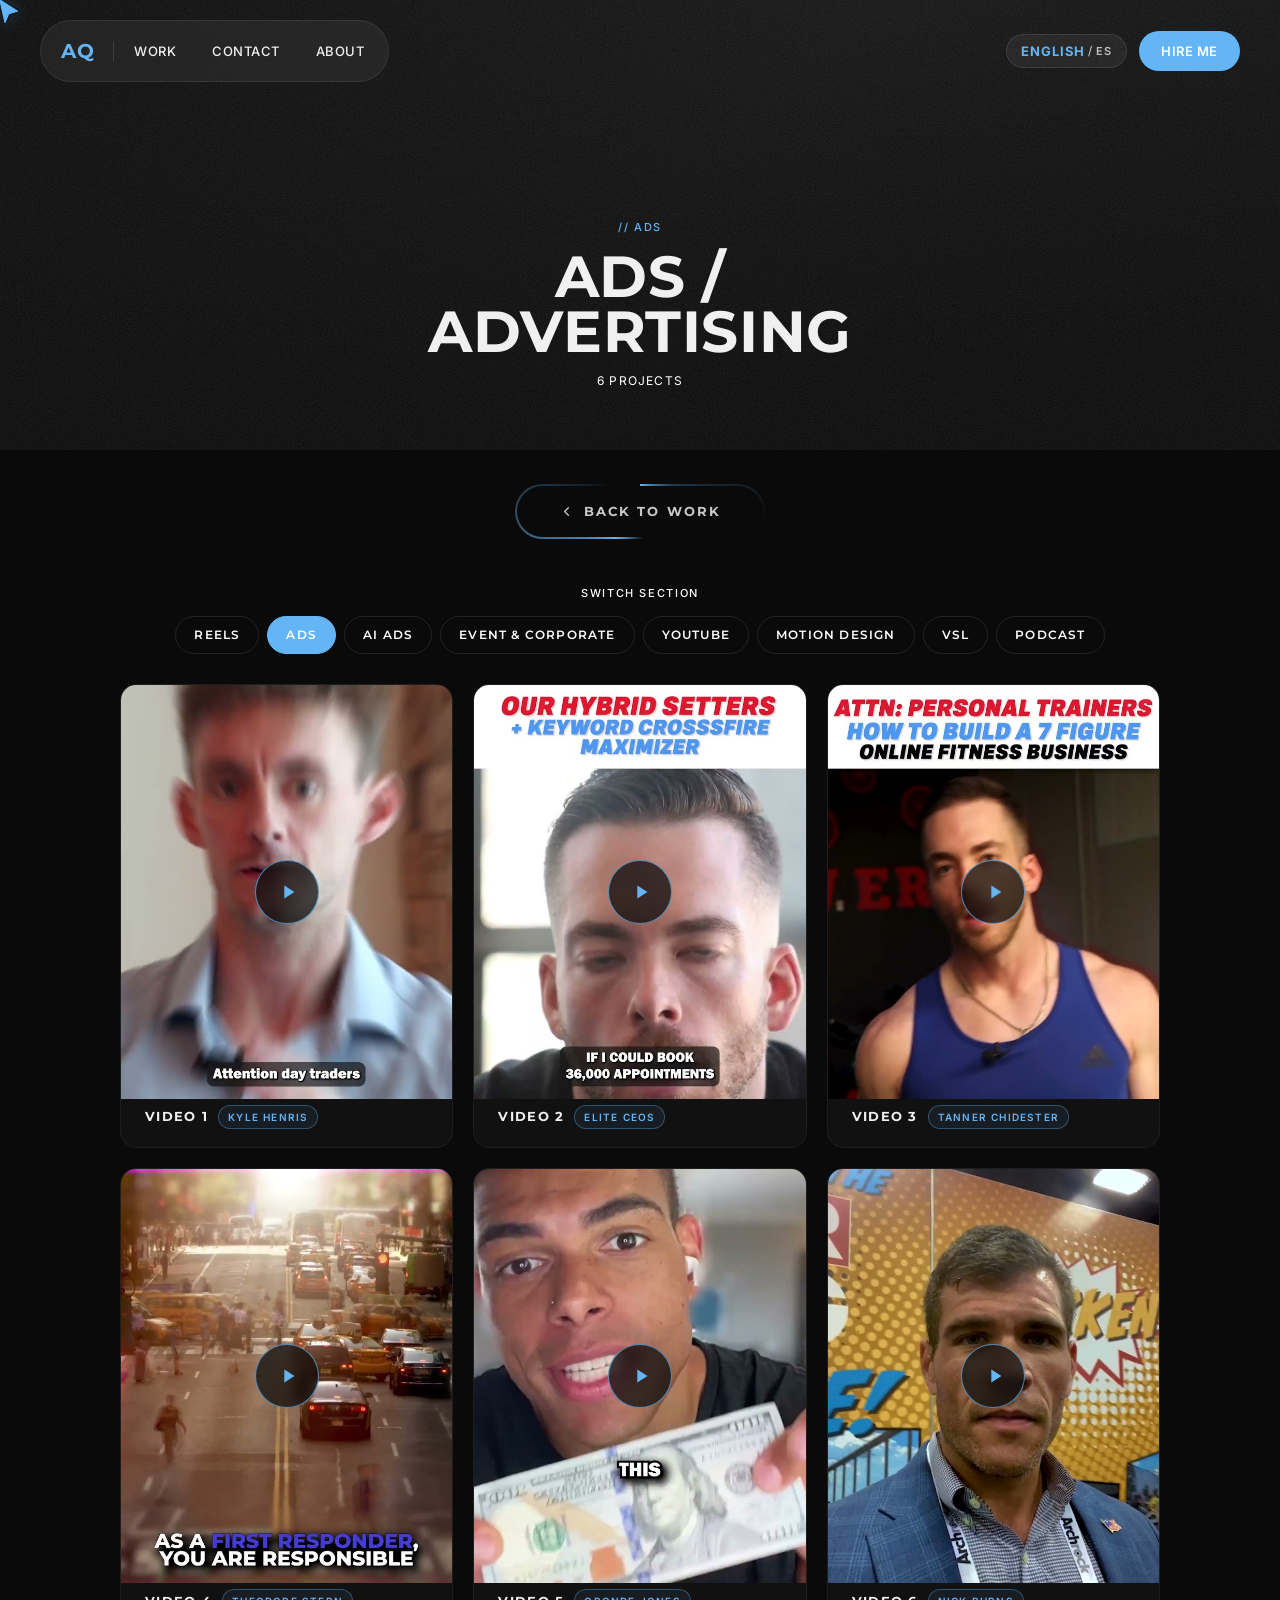
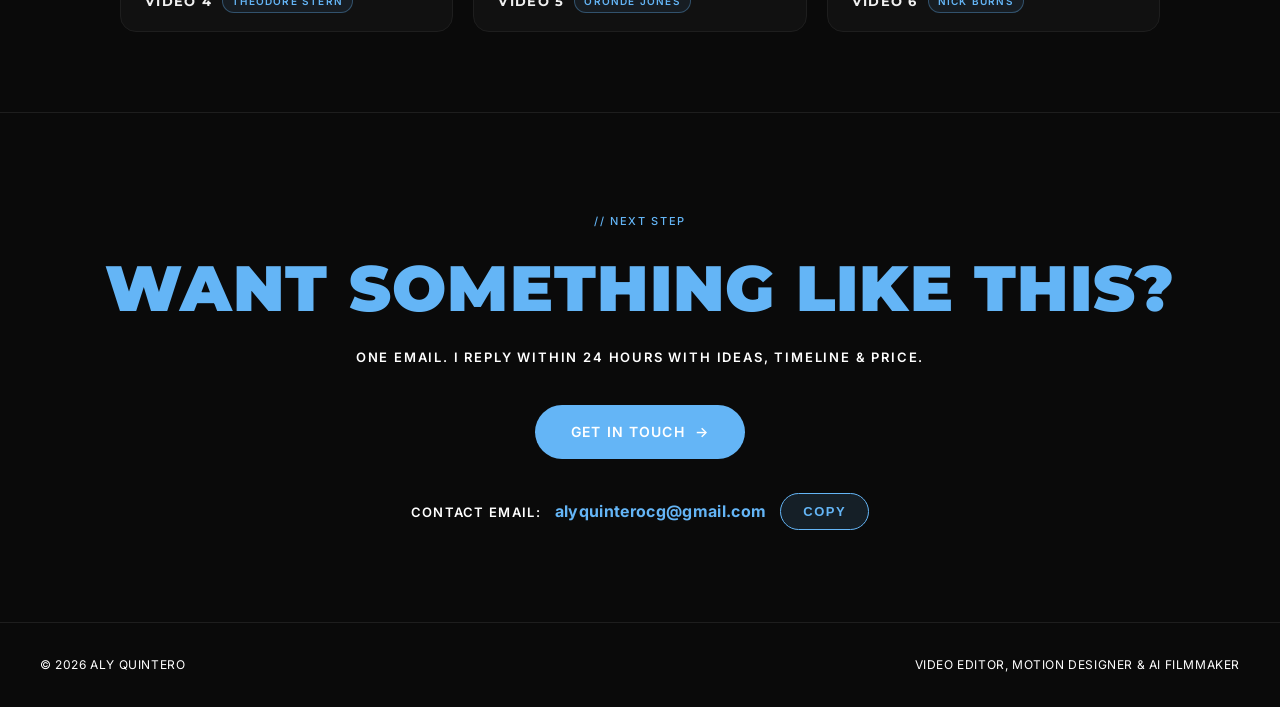
==== ads.html @ 61649c07 "Portfolio inicial: sitio completo sin mp4 dormant" ====
<!DOCTYPE html>
<html lang="en">
<head>
  <meta charset="UTF-8">
  <meta name="viewport" content="width=device-width, initial-scale=1.0">
  <title>Ads — Aly Quintero</title>
  <meta name="description" content="Advertising projects by Aly Quintero — ads that convert and scale.">
  <meta name="theme-color" content="#0A0A0A">

  <link rel="preconnect" href="https://fonts.googleapis.com">
  <link rel="preconnect" href="https://fonts.gstatic.com" crossorigin>
  <link href="https://fonts.googleapis.com/css2?family=Montserrat:wght@400;600;700;800;900&family=Inter:wght@300;400;500;600&display=swap" rel="stylesheet">

  <link rel="stylesheet" href="css/style.css">
</head>
<body>

    <div class="cursor-arrow" id="cursorArrow" aria-hidden="true">
    <svg width="20" height="20" viewBox="0 0 24 24" fill="none">
      <path d="M5 3l14 9-7 2-3 7z" fill="var(--accent)" stroke="var(--accent)" stroke-width="1" stroke-linejoin="round"/>
    </svg>
  </div>

  <nav class="nav" id="nav">
    <div class="nav-pill">
      <a href="index.html" class="nav-logo">AQ</a>
      <div class="nav-divider"></div>
      <ul class="nav-links">
        <li><a href="index.html#work" data-i18n="nav.work">Work</a></li>
        <li><a href="index.html#contact" data-i18n="nav.contact">Contact</a></li>
        <li><a href="index.html#about" data-i18n="nav.about">About</a></li>
      </ul>
    </div>
    <div class="nav-right">
      <button class="lang-toggle" id="langToggle" aria-label="Toggle language">
        <span class="lang-label" id="langEN">EN</span>
        <span class="lang-sep">/</span>
        <span class="lang-label" id="langES">ES</span>
      </button>
      <a href="mailto:alyquinterocg@gmail.com" class="nav-cta-pill"><span data-i18n="nav.hire">HIRE ME</span></a>
    </div>
  </nav>

  <section class="category-hero">
    <div class="category-hero-bg"></div>
    <div class="category-hero-content">
      <span class="section-label">// <span data-i18n="cat.ads">ADS</span></span>
      <h1 class="section-title" data-i18n="title.ads">ADS /<br>ADVERTISING</h1>
      <p class="category-hero-count"><span data-i18n="count.6">6 PROJECTS</span></p>
    </div>
  </section>

  <div class="cat-back-wrap">
    <a href="index.html#work" class="back-btn">
      <svg viewBox="0 0 24 24" aria-hidden="true"><polyline points="15 18 9 12 15 6"></polyline></svg>
      <span data-i18n="back.work">BACK TO WORK</span>
    </a>
  </div>

  <nav class="section-switcher" aria-label="Work sections">
    <span class="switch-label" data-i18n="switch.label">SWITCH SECTION</span>
    <div class="switch-pills">
      <a href="reels.html" class="switch-pill" data-i18n="filter.reels">REELS</a>
      <a href="ads.html" class="switch-pill active" data-i18n="filter.ads" aria-current="page">ADS</a>
      <a href="ai.html" class="switch-pill" data-i18n="filter.ai">AI ADS</a>
      <a href="eventcorp.html" class="switch-pill" data-i18n="filter.eventcorp">EVENT &amp; CORPORATE</a>
      <a href="youtube.html" class="switch-pill" data-i18n="filter.youtube">YOUTUBE</a>
      <a href="motion.html" class="switch-pill" data-i18n="filter.motion">MOTION DESIGN</a>
      <a href="vsl.html" class="switch-pill" data-i18n="filter.vsl">VSL</a>
      <a href="podcast.html" class="switch-pill" data-i18n="filter.podcast">PODCAST</a>
    </div>
  </nav>

  <section class="video-grid video-grid--portrait">

    <div class="video-card fade-up">
      <div class="card-media card-media--embed card-media--drive ar-4x5" data-drive="1xtMmAxQDsTOyK2xegeUwDTuJKxuP1k9d">
        <img class="card-poster" src="img/work/ads-1.jpg" alt="" loading="lazy">
        <span class="drive-play" aria-hidden="true"><svg viewBox="0 0 24 24"><path d="M8 5v14l11-7z"></path></svg></span>
      </div>
      <div class="card-info">
        <div class="card-info-main">
          <span class="card-category" data-i18n="proj.1">VIDEO 1</span>
          <span class="card-client">KYLE HENRIS</span>
        </div>
      </div>
    </div>

    <div class="video-card fade-up">
      <div class="card-media card-media--embed card-media--drive ar-4x5" data-drive="1FRIiYrqBr5SxAM11talx5X003uQNhJPs">
        <img class="card-poster" src="img/work/ads-2.jpg" alt="" loading="lazy">
        <span class="drive-play" aria-hidden="true"><svg viewBox="0 0 24 24"><path d="M8 5v14l11-7z"></path></svg></span>
      </div>
      <div class="card-info">
        <div class="card-info-main">
          <span class="card-category" data-i18n="proj.2">VIDEO 2</span>
          <span class="card-client">ELITE CEOs</span>
        </div>
      </div>
    </div>

    <div class="video-card fade-up">
      <div class="card-media card-media--embed card-media--drive ar-4x5" data-drive="1cXA2ZAm8W6V2hp1YWvJoxa-fwD_hKJFu">
        <img class="card-poster" src="img/work/ads-3.jpg" alt="" loading="lazy">
        <span class="drive-play" aria-hidden="true"><svg viewBox="0 0 24 24"><path d="M8 5v14l11-7z"></path></svg></span>
      </div>
      <div class="card-info">
        <div class="card-info-main">
          <span class="card-category" data-i18n="proj.3">VIDEO 3</span>
          <span class="card-client">TANNER CHIDESTER</span>
        </div>
      </div>
    </div>

    <div class="video-card fade-up">
      <div class="card-media card-media--embed card-media--drive ar-4x5" data-drive="1dvqRrVEOpT9o82AZlTB1DK8h0lP6vT46">
        <img class="card-poster" src="img/work/ads-4.jpg" alt="" loading="lazy">
        <span class="drive-play" aria-hidden="true"><svg viewBox="0 0 24 24"><path d="M8 5v14l11-7z"></path></svg></span>
      </div>
      <div class="card-info">
        <div class="card-info-main">
          <span class="card-category" data-i18n="proj.4">VIDEO 4</span>
          <span class="card-client">THEODORE STERN</span>
        </div>
      </div>
    </div>

    <div class="video-card fade-up">
      <div class="card-media card-media--embed card-media--drive ar-4x5" data-drive="1yOo_e-wxUjPHTFgNr5SGlvL_Ml4pAi3j">
        <img class="card-poster" src="img/work/ads-5.jpg" alt="" loading="lazy">
        <span class="drive-play" aria-hidden="true"><svg viewBox="0 0 24 24"><path d="M8 5v14l11-7z"></path></svg></span>
      </div>
      <div class="card-info">
        <div class="card-info-main">
          <span class="card-category" data-i18n="proj.5">VIDEO 5</span>
          <span class="card-client">ORONDE JONES</span>
        </div>
      </div>
    </div>

    <div class="video-card fade-up">
      <div class="card-media card-media--embed card-media--drive ar-4x5" data-drive="1CCUIedBVH2sRVfnTz6Ho7lYoJjTbZTEX">
        <img class="card-poster" src="img/work/ads-6.jpg" alt="" loading="lazy">
        <span class="drive-play" aria-hidden="true"><svg viewBox="0 0 24 24"><path d="M8 5v14l11-7z"></path></svg></span>
      </div>
      <div class="card-info">
        <div class="card-info-main">
          <span class="card-category" data-i18n="proj.6">VIDEO 6</span>
          <span class="card-client">NICK BURNS</span>
        </div>
      </div>
    </div>

  </section>

  
  <!-- Next step CTA -->
  <section class="next-step fade-up">
    <span class="section-label">// <span data-i18n="cta.next">NEXT STEP</span></span>
    <h2 class="next-step-title" data-i18n="cta.want">WANT SOMETHING LIKE THIS?</h2>
    <p class="next-step-sub" data-i18n="cta.sub">ONE EMAIL. I REPLY WITHIN 24 HOURS WITH IDEAS, TIMELINE &amp; PRICE.</p>
    <a href="index.html#contact" class="about-cta">
      <span data-i18n="about.cta">GET IN TOUCH</span>
      <span class="cta-arrow" aria-hidden="true">&rarr;</span>
    </a>
    <p class="next-step-email">
      <span class="next-step-email-label" data-i18n="cta.emailLabel">CONTACT EMAIL:</span>
      <a href="mailto:alyquinterocg@gmail.com" class="about-email-link">alyquinterocg@gmail.com</a>
      <button type="button" class="copy-email-btn" data-copy-email aria-label="Copy email"><span data-i18n="copy.email">COPY</span></button>
    </p>
  </section>

  <footer class="footer">
    <span>© 2026 ALY QUINTERO</span>
    <span>VIDEO EDITOR, MOTION DESIGNER &amp; AI FILMMAKER</span>
  </footer>

  <script src="js/main.js"></script>
</body>
</html>
---- css/style.css ----
/* ============================================
   ALY QUINTERO — PORTFOLIO v2.0
   Clean minimal dark theme with ice-blue accent
   Inspired by creatoroly.com & helisulbaran.com
   ============================================ */

/* --- Reset & Variables --- */
*,
*::before,
*::after {
  margin: 0;
  padding: 0;
  box-sizing: border-box;
}

:root {
  --bg: #0A0A0A;
  --bg-card: #111111;
  --bg-card-hover: #1a1a1a;
  --text: #f0f0f0;
  --text-dim: #ffffff;
  --text-muted: #ffffff;
  --accent: #64B5F6;
  --accent-glow: rgba(100, 181, 246, 0.25);
  --border: #1e1e1e;
  --radius: 16px;
  --radius-pill: 50px;
  --font-display: 'Montserrat', sans-serif;
  --font-body: 'Inter', -apple-system, BlinkMacSystemFont, sans-serif;
  --ease: cubic-bezier(0.16, 1, 0.3, 1);
  --transition: 0.4s cubic-bezier(0.16, 1, 0.3, 1);
}

html {
  scroll-behavior: smooth;
  -webkit-font-smoothing: antialiased;
  -moz-osx-font-smoothing: grayscale;
}

body {
  font-family: var(--font-body);
  background: var(--bg);
  color: var(--text);
  overflow-x: hidden;
  cursor: none;
  line-height: 1.6;
}

a {
  color: inherit;
  text-decoration: none;
  cursor: none;
}

button {
  cursor: none;
}

::selection {
  background: var(--accent);
  color: #fff;
}

/* --- Accessibility: keyboard focus --- */
:focus-visible {
  outline: 2px solid var(--accent);
  outline-offset: 3px;
  border-radius: 4px;
}

/* --- Scroll Progress --- */
.scroll-progress {
  position: fixed;
  top: 0;
  left: 0;
  height: 2px;
  width: 0%;
  background: linear-gradient(90deg, var(--accent), rgba(100, 181, 246, 0.6));
  z-index: 1001;
  transition: width 0.1s linear;
  pointer-events: none;
}

/* --- Custom Cursor (arrow like creatoroly) --- */
.cursor-arrow {
  position: fixed;
  top: 0;
  left: 0;
  pointer-events: none;
  z-index: 10001;
  transform: translate3d(-100px, -100px, 0);
  will-change: transform;
}

.cursor-arrow svg {
  display: block;
  width: 30px;
  height: 30px;
  /* Tip of the arrow path is at (5,3) of the 24×24 viewBox = (6.25px, 3.75px)
     at 30px — shift the svg so the TIP sits exactly on the pointer. */
  transform: translate(-6.25px, -3.75px);
  transform-origin: 6.25px 3.75px; /* pulse scales around the tip */
  transition: width 0.25s var(--ease), height 0.25s var(--ease);
  filter:
    drop-shadow(0 0 1.5px rgba(0, 0, 0, 0.95))
    drop-shadow(0 2px 6px rgba(0, 0, 0, 0.65))
    drop-shadow(0 0 6px rgba(100, 181, 246, 0.35));
}

body.cursor-hover .cursor-arrow svg {
  width: 38px;
  height: 38px;
}

/* Cursor click pulse (animates the svg so the JS-driven position transform is untouched) */
body.cursor-click .cursor-arrow svg {
  animation: cursorPulse 0.3s var(--ease);
}

@keyframes cursorPulse {
  0% { transform: translate(-6.25px, -3.75px) scale(1); }
  50% { transform: translate(-6.25px, -3.75px) scale(0.6); }
  100% { transform: translate(-6.25px, -3.75px) scale(1); }
}

/* Cursor ripple on click */
.cursor-ripple {
  position: fixed;
  width: 10px;
  height: 10px;
  border: 2px solid var(--accent);
  border-radius: 50%;
  pointer-events: none;
  z-index: 10000;
  transform: translate(-50%, -50%);
  animation: rippleExpand 0.6s var(--ease) forwards;
}

@keyframes rippleExpand {
  0% {
    width: 10px;
    height: 10px;
    opacity: 1;
  }
  100% {
    width: 80px;
    height: 80px;
    opacity: 0;
  }
}

/* Language toggle — expandable */
.lang-toggle {
  position: relative;
  display: flex;
  align-items: center;
  gap: 0;
  background: rgba(255, 255, 255, 0.06);
  border: 1px solid rgba(255, 255, 255, 0.1);
  border-radius: var(--radius-pill);
  padding: 8px 14px;
  font-family: var(--font-body);
  font-size: 12px;
  font-weight: 600;
  letter-spacing: 0.08em;
  color: var(--text-dim);
  transition: all 0.35s var(--ease);
  overflow: hidden;
}

.lang-toggle:hover {
  border-color: var(--accent);
  padding: 8px 20px;
}

.lang-toggle .lang-label {
  transition: all 0.3s var(--ease);
  white-space: nowrap;
}

.lang-toggle .lang-active-label {
  font-size: 13px;
  font-weight: 700;
  color: var(--accent);
}

.lang-toggle .lang-inactive-label {
  font-size: 11px;
  color: rgba(255, 255, 255, 0.7);
}

.lang-sep {
  color: var(--text-muted);
  font-weight: 300;
  margin: 0 3px;
  transition: opacity 0.3s var(--ease);
}

.lang-toggle:hover .lang-sep {
  opacity: 0.4;
}

/* Nav active state */
.nav-link {
  position: relative;
}

.nav-link.active {
  color: var(--accent);
}

.nav-link.active::after {
  content: '';
  position: absolute;
  bottom: 2px;
  left: 50%;
  transform: translateX(-50%);
  width: 4px;
  height: 4px;
  background: var(--accent);
  border-radius: 50%;
}

/* --- Navigation --- */
.nav {
  position: fixed;
  top: 0;
  left: 0;
  right: 0;
  z-index: 1000;
  display: flex;
  align-items: center;
  justify-content: space-between;
  padding: 20px 40px;
  transition: background var(--transition), backdrop-filter var(--transition);
}

/* No background banner on scroll — only used for logo color state */

.nav-pill {
  display: flex;
  align-items: center;
  gap: 0;
  background: rgba(255, 255, 255, 0.06);
  border: 1px solid rgba(255, 255, 255, 0.08);
  border-radius: var(--radius-pill);
  padding: 6px 8px 6px 6px;
  backdrop-filter: blur(12px);
  -webkit-backdrop-filter: blur(12px);
}

.nav-logo {
  font-family: var(--font-display);
  font-size: 20px;
  font-weight: 700;
  letter-spacing: 0.05em;
  color: var(--accent);
  padding: 8px 14px;
  border-radius: var(--radius-pill);
  transition: background var(--transition);
}

.nav-logo:hover {
  background: rgba(100, 181, 246, 0.15);
  color: var(--accent);
}

/* Logo: blue at top, matches other nav text when scrolled */
.nav.scrolled .nav-logo {
  color: var(--text);
}

.nav.scrolled .nav-logo:hover {
  color: var(--accent);
}

.nav-divider {
  width: 1px;
  height: 20px;
  background: rgba(255, 255, 255, 0.12);
  margin: 0 4px;
}

.nav-links {
  list-style: none;
  display: flex;
  gap: 4px;
}

.nav-links a {
  font-size: 13px;
  font-weight: 500;
  letter-spacing: 0.04em;
  text-transform: uppercase;
  padding: 8px 16px;
  border-radius: var(--radius-pill);
  transition: background var(--transition), color var(--transition);
}

.nav-links a:hover {
  background: rgba(255, 255, 255, 0.08);
  color: var(--accent);
}

.nav-right {
  display: flex;
  align-items: center;
  gap: 12px;
}

.nav-cta-pill {
  display: inline-flex;
  align-items: center;
  gap: 6px;
  background: var(--accent);
  color: #fff;
  font-size: 13px;
  font-weight: 600;
  letter-spacing: 0.04em;
  text-transform: uppercase;
  padding: 10px 22px;
  border-radius: var(--radius-pill);
  transition: transform var(--transition), box-shadow var(--transition);
}

.nav-cta-pill:hover {
  transform: scale(1.05);
  box-shadow: 0 0 25px var(--accent-glow);
}

/* --- Hero --- */
.hero {
  position: relative;
  width: 100%;
  height: auto;
  min-height: 0;
  padding: 120px 0 56px;
  display: flex;
  align-items: center;
  justify-content: center;
  overflow: hidden;
  background: #0a0a0a;
}

/* v3: cinematic glow instead of background video */
.hero-glow {
  position: absolute;
  inset: 0;
  background:
    radial-gradient(58% 52% at 50% 22%, rgba(100, 181, 246, 0.11), transparent 72%),
    radial-gradient(42% 42% at 84% 78%, rgba(100, 181, 246, 0.08), transparent 70%),
    radial-gradient(40% 40% at 12% 68%, rgba(100, 181, 246, 0.06), transparent 70%);
  z-index: 1;
}

/* v3: faint frame grid (echoes "frame by frame") */
.hero-grid {
  position: absolute;
  inset: 0;
  background-image:
    linear-gradient(rgba(255, 255, 255, 0.035) 1px, transparent 1px),
    linear-gradient(90deg, rgba(255, 255, 255, 0.035) 1px, transparent 1px);
  background-size: 88px 88px;
  -webkit-mask-image: radial-gradient(ellipse 70% 65% at 50% 45%, #000 30%, transparent 100%);
  mask-image: radial-gradient(ellipse 70% 65% at 50% 45%, #000 30%, transparent 100%);
  z-index: 2;
}

.hero-grain {
  position: absolute;
  inset: 0;
  opacity: 0.06;
  background: url("data:image/svg+xml,%3Csvg viewBox='0 0 512 512' xmlns='http://www.w3.org/2000/svg'%3E%3Cfilter id='g'%3E%3CfeTurbulence type='fractalNoise' baseFrequency='0.65' numOctaves='3' stitchTiles='stitch'/%3E%3C/filter%3E%3Crect width='100%25' height='100%25' filter='url(%23g)'/%3E%3C/svg%3E");
  z-index: 3;
}

.hero-content {
  position: relative;
  z-index: 10;
  text-align: center;
  padding: 0 20px;
}

.hero-label {
  font-size: 13px;
  font-weight: 600;
  letter-spacing: 0.25em;
  text-transform: uppercase;
  color: rgba(255, 255, 255, 0.8);
  margin-bottom: 32px;
  display: flex;
  align-items: center;
  justify-content: center;
  gap: 14px;
  flex-wrap: wrap;
  text-shadow: 0 2px 8px rgba(0, 0, 0, 0.7);
  margin-bottom: 14px;
}

.hero-label-sep {
  color: var(--accent);
  font-weight: 300;
}

.hero-name {
  font-family: var(--font-display);
  font-weight: 700;
  line-height: 0.95;
  margin-bottom: 18px;
}

.hero-line {
  display: block;
  font-size: clamp(46px, 8vw, 104px);
  letter-spacing: 0.04em;
  color: #ffffff;
  text-shadow:
    0 0 20px rgba(0, 0, 0, 0.8),
    0 0 40px rgba(0, 0, 0, 0.6),
    0 4px 12px rgba(0, 0, 0, 0.9);
}

.hero-tagline {
  font-size: 16px;
  font-weight: 400;
  color: rgba(255, 255, 255, 0.75);
  max-width: 520px;
  margin: 0 auto 18px;
  line-height: 1.7;
  text-shadow: 0 2px 10px rgba(0, 0, 0, 0.7);
}

.hero-status {
  display: inline-flex;
  align-items: center;
  justify-content: center;
  gap: 11px;
  font-size: 14px;
  font-weight: 600;
  letter-spacing: 0.13em;
  text-transform: uppercase;
  color: rgba(255, 255, 255, 0.92);
  background: rgba(255, 255, 255, 0.04);
  border: 1px solid rgba(255, 255, 255, 0.14);
  border-radius: 999px;
  padding: 9px 18px;
  margin-bottom: 18px;
  backdrop-filter: blur(6px);
  -webkit-backdrop-filter: blur(6px);
}

/* Online status dot */
.status-dot {
  width: 12px;
  height: 12px;
  border-radius: 50%;
  background: #22C55E;
  box-shadow: 0 0 14px rgba(34, 197, 94, 0.9);
  flex-shrink: 0;
  animation: statusPulse 2s ease-in-out infinite;
}

@keyframes statusPulse {
  0%, 100% { opacity: 1; transform: scale(1); }
  50% { opacity: 0.5; transform: scale(0.8); }
}

.hero-scroll {
  display: flex;
  flex-direction: column;
  align-items: center;
  gap: 8px;
  animation: float 3s ease-in-out infinite;
}

.hero-scroll span {
  font-size: 10px;
  font-weight: 600;
  letter-spacing: 0.3em;
  text-transform: uppercase;
  color: rgba(255, 255, 255, 0.75);
  text-shadow: 0 1px 4px rgba(0, 0, 0, 0.6);
}

.scroll-line {
  width: 1px;
  height: 40px;
  background: linear-gradient(to bottom, var(--accent), transparent);
}

@keyframes float {
  0%, 100% { transform: translateY(0); }
  50% { transform: translateY(8px); }
}

/* --- Hero CTAs (v3) --- */
.hero-actions {
  display: flex;
  align-items: center;
  justify-content: center;
  gap: 14px;
  flex-wrap: wrap;
  margin-bottom: 30px;
}

.btn {
  display: inline-flex;
  align-items: center;
  justify-content: center;
  gap: 8px;
  font-size: 13px;
  font-weight: 600;
  letter-spacing: 0.12em;
  text-transform: uppercase;
  text-decoration: none;
  padding: 13px 26px;
  border-radius: 999px;
  border: 1px solid transparent;
  transition: transform 0.3s var(--ease), box-shadow 0.3s var(--ease),
    background 0.3s var(--ease), border-color 0.3s var(--ease), color 0.3s var(--ease);
}

.btn-primary {
  background: var(--accent);
  color: #06121c;
  box-shadow: 0 10px 34px rgba(100, 181, 246, 0.25);
}

.btn-primary:hover {
  transform: translateY(-3px);
  box-shadow: 0 16px 44px rgba(100, 181, 246, 0.42);
}

.btn-ghost {
  border-color: rgba(255, 255, 255, 0.22);
  color: #ffffff;
}

.btn-ghost:hover {
  transform: translateY(-3px);
  border-color: var(--accent);
  color: var(--accent);
}

/* --- Trusted-by marquee (v3) --- */
.marquee {
  padding: 68px 0 12px;
  overflow: hidden;
}

.marquee-label {
  text-align: center;
  font-size: 11px;
  font-weight: 500;
  letter-spacing: 0.2em;
  text-transform: uppercase;
  color: var(--text-muted);
  margin-bottom: 36px;
}

.marquee-wrap {
  position: relative;
  overflow: hidden;
  -webkit-mask-image: linear-gradient(90deg, transparent, #000 10%, #000 90%, transparent);
  mask-image: linear-gradient(90deg, transparent, #000 10%, #000 90%, transparent);
}

.marquee-track {
  display: flex;
  width: max-content;
  animation: marqueeScroll 38s linear infinite;
}

.marquee-wrap:hover .marquee-track {
  animation-play-state: paused;
}

.marquee-group {
  display: flex;
  align-items: center;
  gap: 56px;
  padding-right: 56px;
}

.marquee-item {
  display: inline-flex;
  align-items: center;
  gap: 12px;
  font-family: var(--font-display);
  font-size: 17px;
  font-weight: 700;
  letter-spacing: 0.08em;
  text-transform: uppercase;
  color: rgba(255, 255, 255, 0.85);
  white-space: nowrap;
}

.marquee-item img {
  height: 30px;
  width: auto;
  max-width: 110px;
  object-fit: contain;
  border-radius: 6px;
  filter: grayscale(1) brightness(1.3);
  opacity: 0.75;
}

/* --- Identity badges: red = YouTube creator, blue = company --- */
.mq-badge {
  display: inline-flex;
  align-items: center;
  justify-content: center;
  width: 20px;
  height: 20px;
  border-radius: 50%;
  flex-shrink: 0;
}

.mq-badge svg {
  width: 11px;
  height: 11px;
  display: block;
}

.mq-badge--yt {
  background: #ff0000;
  box-shadow: 0 0 10px rgba(255, 0, 0, 0.55), 0 0 0 3px rgba(255, 255, 255, 0.06);
}

.mq-badge--co {
  background: var(--accent);
  box-shadow: 0 0 10px rgba(100, 181, 246, 0.5), 0 0 0 3px rgba(255, 255, 255, 0.06);
}

@keyframes marqueeScroll {
  to { transform: translateX(-50%); }
}

/* --- Hero Entrance Animation --- */
.hero-enter {
  opacity: 0;
  transform: translateY(24px);
  animation: heroFadeIn 0.9s var(--ease) forwards;
  animation-delay: calc(var(--delay) * 0.15s + 0.3s);
}

@keyframes heroFadeIn {
  to {
    opacity: 1;
    transform: translateY(0);
  }
}

/* --- Section Common --- */
.section-title {
  font-family: var(--font-display);
  font-size: clamp(36px, 6vw, 76px);
  font-weight: 700;
  line-height: 0.95;
  letter-spacing: 0.01em;
}

.section-label {
  display: inline-block;
  font-size: 11px;
  font-weight: 500;
  letter-spacing: 0.15em;
  text-transform: uppercase;
  color: var(--accent);
  margin-bottom: 16px;
}

/* v3: editorial section numbering */
.section-num {
  color: rgba(255, 255, 255, 0.72);
  font-weight: 600;
}

.sep {
  color: var(--text-muted);
  margin: 0 4px;
}

/* --- Work Section --- */
.work {
  padding: 76px 40px 80px;
}

.work-header {
  margin-bottom: 44px;
  text-align: center;
}

.work-hint {
  font-size: 12px;
  color: var(--text-muted);
  margin-top: 12px;
  letter-spacing: 0.05em;
}

/* --- Filter Bar --- */
.filter-bar {
  display: flex;
  flex-wrap: wrap;
  gap: 8px;
  margin-top: 24px;
  justify-content: center;
}

.filter-btn {
  font-family: var(--font-display);
  font-size: 12px;
  font-weight: 600;
  letter-spacing: 0.1em;
  text-transform: uppercase;
  padding: 8px 18px;
  border-radius: var(--radius-pill);
  border: 1px solid rgba(255, 255, 255, 0.1);
  background: transparent;
  color: var(--text-dim);
  transition: all var(--transition);
}

.filter-btn:hover {
  border-color: rgba(100, 181, 246, 0.4);
  color: var(--text);
}

.filter-btn.active {
  background: var(--accent);
  border-color: var(--accent);
  color: #fff;
}

/* --- Section switcher (category pages) --- */
.section-switcher {
  display: flex;
  flex-direction: column;
  align-items: center;
  gap: 14px;
  padding: 44px 40px 30px;
  text-align: center;
}

.switch-label {
  font-size: 11px;
  font-weight: 500;
  letter-spacing: 0.15em;
  text-transform: uppercase;
  color: var(--text-muted);
}

.switch-pills {
  display: flex;
  flex-wrap: wrap;
  justify-content: center;
  gap: 8px;
}

.switch-pill {
  font-family: var(--font-display);
  font-size: 12px;
  font-weight: 600;
  letter-spacing: 0.1em;
  text-transform: uppercase;
  padding: 8px 18px;
  border-radius: var(--radius-pill);
  border: 1px solid rgba(255, 255, 255, 0.1);
  background: transparent;
  color: var(--text-dim);
  transition: all var(--transition);
}

.switch-pill:hover {
  border-color: rgba(100, 181, 246, 0.4);
  color: var(--text);
}

.switch-pill.active {
  background: var(--accent);
  border-color: var(--accent);
  color: #fff;
}

/* --- Work Grid --- */
.work-grid {
  columns: 4;
  column-gap: 14px;
  max-width: 1120px;
  margin: 0 auto;
}

.work-card {
  position: relative;
  border-radius: var(--radius);
  overflow: hidden;
  background: var(--bg-card);
  border: 1px solid var(--border);
  transition: transform var(--transition), border-color var(--transition), box-shadow var(--transition), opacity 0.4s var(--ease);
  display: flex;
  flex-direction: column;
  break-inside: avoid;
  -webkit-column-break-inside: avoid;
  page-break-inside: avoid;
  margin-bottom: 14px;
  width: 100%;
}

.work-card:hover {
  transform: translateY(-6px);
  border-color: rgba(100, 181, 246, 0.4);
  box-shadow: 0 20px 60px rgba(0, 0, 0, 0.5), 0 0 30px var(--accent-glow);
}

.work-card.hidden {
  display: none;
}

.work-card--featured {
  grid-column: span 2;
}

.card-media {
  position: relative;
  width: 100%;
  aspect-ratio: 16 / 9;
  overflow: hidden;
  background: #0d0d0d;
}

/* Aspect ratio per video type */
.card-media.ar-9x16 { aspect-ratio: 9 / 16; }
.card-media.ar-4x5 { aspect-ratio: 4 / 5; }
.card-media.ar-16x9 { aspect-ratio: 16 / 9; }

/* --- Featured panel (filter view: highlights + see more) --- */
.filter-panel[hidden] { display: none; }

.featured-grid {
  display: grid;
  grid-template-columns: repeat(auto-fit, minmax(190px, 1fr));
  gap: 18px;
  max-width: 1120px;
  margin: 0 auto 44px;
}

.featured-grid--wide {
  grid-template-columns: repeat(auto-fit, minmax(300px, 1fr));
}

/* Single-row layouts per category */
.featured-grid--cols5 {
  grid-template-columns: repeat(5, minmax(0, 1fr));
}

.featured-grid--cols3 {
  grid-template-columns: repeat(3, minmax(0, 1fr));
  max-width: 980px;
}

.featured-grid--cols2 {
  grid-template-columns: repeat(2, minmax(0, 1fr));
  max-width: 660px;
}

.featured-grid--cols4 {
  grid-template-columns: repeat(4, minmax(0, 1fr));
}

@media (max-width: 768px) {
  .about-tools {
    grid-template-columns: repeat(2, minmax(0, 1fr));
  }
}

.featured-grid--center {
  max-width: 300px;
}

.featured-card {
  margin-bottom: 0;
  animation: featuredIn 0.55s var(--ease) both;
}

@keyframes featuredIn {
  from { opacity: 0; transform: translateY(22px); }
  to { opacity: 1; transform: translateY(0); }
}

.featured-play {
  position: absolute;
  inset: 0;
  margin: auto;
  width: 46px;
  height: 33px;
  border-radius: 8px;
  background: rgba(255, 0, 0, 0.92);
  display: flex;
  align-items: center;
  justify-content: center;
  box-shadow: 0 8px 24px rgba(0, 0, 0, 0.55);
  transition: transform 0.3s var(--ease);
  z-index: 2;
}

.featured-play svg { width: 16px; height: 16px; display: block; }
.work-card:hover .featured-play { transform: scale(1.12); }

.featured-empty {
  max-width: 560px;
  margin: 0 auto 36px;
  padding: 64px 30px;
  text-align: center;
  border: 1px dashed rgba(255, 255, 255, 0.14);
  border-radius: var(--radius);
  background: rgba(255, 255, 255, 0.02);
  font-size: 13px;
  font-weight: 500;
  letter-spacing: 0.14em;
  color: rgba(255, 255, 255, 0.85);
  text-transform: uppercase;
}

.featured-more {
  display: flex;
  width: max-content;
  margin: 0 auto;
}

@media (max-width: 768px) {
  .featured-grid,
  .featured-grid--wide,
  .featured-grid--cols5,
  .featured-grid--cols4,
  .featured-grid--cols3,
  .featured-grid--cols2 {
    grid-template-columns: repeat(2, minmax(0, 1fr));
    gap: 12px;
    margin-bottom: 32px;
  }
  .featured-grid--center { max-width: 240px; }
}

/* --- Contact Section --- */
.contact {
  padding: 104px 40px 56px;
  border-top: 1px solid rgba(255, 255, 255, 0.05);
}

.contact-inner {
  max-width: 760px;
  margin: 0 auto;
  text-align: center;
}

.contact-sub {
  font-size: 15px;
  color: var(--text-muted);
  max-width: 440px;
  margin: 18px auto 0;
  line-height: 1.6;
}

.contact-links {
  display: grid;
  grid-template-columns: repeat(3, 1fr);
  gap: 14px;
  margin-top: 44px;
}

.contact-card {
  display: flex;
  align-items: center;
  justify-content: center;
  gap: 10px;
  padding: 22px 18px;
  border: 1px solid var(--border);
  border-radius: var(--radius);
  background: var(--bg-card);
  color: #fff;
  text-decoration: none;
  font-family: var(--font-display);
  font-size: 14px;
  font-weight: 700;
  letter-spacing: 0.12em;
  transition: transform 0.35s var(--ease), border-color 0.35s var(--ease),
    box-shadow 0.35s var(--ease), background 0.35s var(--ease);
}

.contact-icon {
  width: auto;
  height: 17px;
  fill: currentColor;
  flex-shrink: 0;
}

.contact-card-arrow {
  font-size: 15px;
  opacity: 0.5;
  transition: transform 0.35s var(--ease), opacity 0.35s var(--ease);
}

.contact-card:hover {
  transform: translateY(-5px);
}

.contact-card:hover .contact-card-arrow {
  transform: translate(3px, -3px);
  opacity: 1;
}

.contact-card--upwork:hover {
  border-color: #6fda44;
  background: rgba(111, 218, 68, 0.07);
  box-shadow: 0 16px 44px rgba(111, 218, 68, 0.15);
}

.contact-card--linkedin:hover {
  border-color: #0a66c2;
  background: rgba(10, 102, 194, 0.1);
  box-shadow: 0 16px 44px rgba(10, 102, 194, 0.2);
}

.contact-card--behance:hover {
  border-color: #1769ff;
  background: rgba(23, 105, 255, 0.09);
  box-shadow: 0 16px 44px rgba(23, 105, 255, 0.18);
}

@media (max-width: 768px) {
  .contact {
    padding: 64px 20px 56px;
  }
  .contact-links {
    grid-template-columns: 1fr;
    gap: 12px;
    margin-top: 34px;
  }
}

.work-card--featured .card-media {
  aspect-ratio: 21 / 9;
}

.work-card--featured .card-media.ar-16x9 { aspect-ratio: 16 / 9; }
.work-card--featured .card-media.ar-4x5 { aspect-ratio: 4 / 5; }

.card-media video,
.card-media img {
  width: 100%;
  height: 100%;
  object-fit: cover;
  transition: transform 0.6s var(--ease);
}

.work-card:hover .card-media video,
.work-card:hover .card-media img {
  transform: scale(1.05);
}

.card-placeholder {
  width: 100%;
  height: 100%;
  display: flex;
  align-items: center;
  justify-content: center;
  background: linear-gradient(135deg, #111 0%, #1a1a1a 100%);
  color: var(--text-muted);
  font-size: 48px;
  font-family: var(--font-display);
  font-weight: 700;
}

/* v3: branded placeholder for categories with no video inside */
.card-media--empty {
  background:
    radial-gradient(120% 100% at 50% 0%, rgba(100, 181, 246, 0.08), transparent 60%),
    linear-gradient(140deg, #101010 0%, #0b0b0b 60%, #0e1216 100%);
  display: flex;
  align-items: center;
  justify-content: center;
}

.card-media--empty::before {
  content: "";
  position: absolute;
  inset: 14px;
  border: 1px solid rgba(255, 255, 255, 0.05);
  pointer-events: none;
}

/* Centered card name (home work cards) */
.card-label {
  position: absolute;
  inset: 0;
  z-index: 2;
  display: flex;
  align-items: center;
  justify-content: center;
  text-align: center;
  padding: 0 16px;
  font-family: var(--font-display);
  font-size: clamp(16px, 1.5vw, 22px);
  font-weight: 800;
  letter-spacing: 0.1em;
  line-height: 1.3;
  text-transform: uppercase;
  color: #fff;
  text-shadow: 0 2px 18px rgba(0, 0, 0, 0.9), 0 1px 4px rgba(0, 0, 0, 0.95);
  pointer-events: none;
  transition: opacity 0.35s var(--ease);
}

/* Shaded overlay covering the whole card so the title reads clearly */
.card-label::before {
  content: "";
  position: absolute;
  inset: 0;
  background: rgba(0, 0, 0, 0.62);
  z-index: -1;
}

/* Featured panel (filter view): título discreto y abajo, sin oscurecer el póster.
   Solo aplica a las tarjetas destacadas — la vista ALL no cambia. */
/* Featured: titulo en barra inferior, fuera del video (estilo ficha) */
.featured-card-info {
  display: flex;
  flex-direction: column;
  align-items: flex-start;
  gap: 7px;
  padding: 11px 13px 13px;
  text-align: left;
}

.featured-card-title {
  font-family: var(--font-display);
  font-size: clamp(12px, 1.05vw, 15px);
  font-weight: 700;
  letter-spacing: 0.1em;
  line-height: 1.35;
  text-transform: uppercase;
  color: #fff;
}

.work-card.is-playing .card-label {
  opacity: 0.3;
}

.card-info {
  display: flex;
  align-items: center;
  justify-content: space-between;
  padding: 6px 24px 18px;
}

.card-category {
  font-family: var(--font-display);
  font-size: 13px;
  font-weight: 700;
  letter-spacing: 0.1em;
  text-transform: uppercase;
}

/* Enter arrow (top-right corner of work cards) */
.card-enter {
  position: absolute;
  top: 10px;
  right: 10px;
  z-index: 3;
  width: 34px;
  height: 34px;
  display: flex;
  align-items: center;
  justify-content: center;
  border-radius: 50%;
  background: rgba(10, 10, 10, 0.55);
  border: 1px solid rgba(255, 255, 255, 0.28);
  color: #fff;
  font-size: 15px;
  line-height: 1;
  text-decoration: none;
  backdrop-filter: blur(4px);
  -webkit-backdrop-filter: blur(4px);
  transition: background 0.25s var(--ease), border-color 0.25s var(--ease),
    transform 0.25s var(--ease), color 0.25s var(--ease);
}

.card-enter:hover {
  background: var(--accent);
  border-color: var(--accent);
  color: #0a0a0a;
  transform: scale(1.1);
}

/* --- Clients Section --- */
.clients {
  padding: 140px 40px 120px;
  border-bottom: 1px solid var(--border);
}

.clients-inner {
  text-align: center;
}

.clients-inner .section-title {
  margin-bottom: 48px;
}

.clients-grid {
  display: flex;
  flex-wrap: wrap;
  justify-content: center;
  gap: 32px 48px;
  max-width: 900px;
  margin: 0 auto;
}

/* Client groups: Content Creators vs Companies */
.clients-groups {
  display: flex;
  flex-direction: column;
  align-items: center;
  gap: 44px;
}

.clients-group {
  display: flex;
  flex-direction: column;
  align-items: center;
  gap: 20px;
}

.clients-group-label {
  font-family: var(--font-display);
  font-size: 12px;
  font-weight: 700;
  letter-spacing: 0.2em;
  text-transform: uppercase;
  color: var(--text-muted);
}

.clients-group-label::before {
  content: '// ';
  color: var(--accent);
}

.clients-grid .client-item {
  font-family: var(--font-display);
  font-size: 18px;
  font-weight: 700;
  letter-spacing: 0.12em;
  text-transform: uppercase;
  color: var(--text-muted);
  opacity: 0.5;
  background: none;
  border: none;
  padding: 0;
  position: relative;
  transition: color var(--transition), opacity var(--transition), transform var(--transition);
}

.clients-grid .client-item::after {
  content: '+';
  display: inline-block;
  margin-left: 6px;
  font-weight: 400;
  color: var(--accent);
  opacity: 0;
  transform: scale(0.5);
  transition: opacity var(--transition), transform var(--transition);
}

.clients-grid .client-item:hover {
  opacity: 1;
  color: var(--text);
  transform: translateY(-2px);
}

.clients-grid .client-item:hover::after {
  opacity: 1;
  transform: scale(1);
}

/* --- Client Modal --- */
.client-modal {
  position: fixed;
  inset: 0;
  z-index: 10000;
  display: flex;
  align-items: center;
  justify-content: center;
  padding: 24px;
  opacity: 0;
  visibility: hidden;
  transition: opacity 0.35s var(--ease), visibility 0.35s var(--ease);
}

.client-modal.open {
  opacity: 1;
  visibility: visible;
}

.client-modal-backdrop {
  position: absolute;
  inset: 0;
  background: rgba(0, 0, 0, 0.75);
  backdrop-filter: blur(8px);
  -webkit-backdrop-filter: blur(8px);
}

.client-modal-card {
  position: relative;
  z-index: 1;
  background: var(--bg-card);
  border: 1px solid var(--border);
  border-radius: var(--radius);
  padding: 40px 36px 36px;
  max-width: 480px;
  width: 100%;
  text-align: center;
  box-shadow: 0 30px 80px rgba(0, 0, 0, 0.6), 0 0 40px var(--accent-glow);
  transform: translateY(20px) scale(0.96);
  transition: transform 0.4s var(--ease);
}

.client-modal.open .client-modal-card {
  transform: translateY(0) scale(1);
}

/* --- Marquee client items: click-to-open affordance --- */
.marquee-item[data-client] {
  cursor: pointer;
  transition: color 0.3s var(--ease);
}

.marquee-item[data-client]:hover {
  color: #ffffff;
}

.mq-badge {
  transition: transform 0.3s var(--ease);
}

.marquee-item[data-client]:hover .mq-badge {
  transform: scale(1.25);
}

.client-modal-close {
  position: absolute;
  top: 14px;
  right: 16px;
  background: none;
  border: none;
  color: var(--text-dim);
  font-size: 26px;
  line-height: 1;
  padding: 4px 8px;
  transition: color var(--transition), transform var(--transition);
}

.client-modal-close:hover {
  color: var(--accent);
  transform: rotate(90deg);
}

.client-modal-label {
  display: block;
  font-size: 11px;
  font-weight: 500;
  letter-spacing: 0.15em;
  text-transform: uppercase;
  color: var(--accent);
  margin-bottom: 12px;
}

.client-modal-title {
  font-family: var(--font-display);
  font-size: 26px;
  font-weight: 700;
  letter-spacing: 0.06em;
  text-transform: uppercase;
  margin-bottom: 16px;
}

.client-modal-links {
  display: flex;
  flex-wrap: wrap;
  gap: 8px;
  margin-top: 18px;
}

.client-modal-links:empty {
  display: none;
}

.client-modal-links a {
  display: inline-flex;
  align-items: center;
  gap: 5px;
  font-size: 11px;
  font-weight: 600;
  letter-spacing: 0.08em;
  text-transform: uppercase;
  color: var(--accent);
  text-decoration: none;
  border: 1px solid rgba(100, 181, 246, 0.35);
  border-radius: var(--radius-pill);
  padding: 7px 14px;
  transition: background 0.3s var(--ease), color 0.3s var(--ease), border-color 0.3s var(--ease);
}

.client-modal-links a:hover {
  background: var(--accent);
  border-color: var(--accent);
  color: #0a0a0a;
}

.client-modal-body {
  display: flex;
  align-items: flex-start;
  gap: 20px;
}

.client-modal-logo {
  width: 108px;
  height: 108px;
  flex-shrink: 0;
  object-fit: contain;
  padding: 10px;
  background: rgba(255, 255, 255, 0.04);
  border: 1px solid var(--border);
  border-radius: 16px;
}

/* Dark/black logos get inverted so they read on the dark modal */
.client-modal-logo--invert {
  filter: invert(1);
}

.client-modal-logo[hidden] {
  display: none;
}

.client-modal-text {
  font-size: 15px;
  font-weight: 300;
  line-height: 1.7;
  color: var(--text-dim);
}

@media (max-width: 480px) {
  .client-modal-body {
    flex-direction: column;
    align-items: center;
    text-align: center;
    gap: 14px;
  }
}

/* --- About Section --- */
.about {
  padding: 72px 40px 160px;
  text-align: center;
  border-top: 1px solid rgba(255, 255, 255, 0.05);
}

.about-inner {
  max-width: 700px;
  margin: 0 auto;
}

.about-text {
  font-size: 18px;
  font-weight: 300;
  line-height: 1.8;
  color: var(--text-dim);
  margin-bottom: 48px;
}

.about-cta {
  display: inline-flex;
  align-items: center;
  gap: 10px;
  background: var(--accent);
  color: #fff;
  font-size: 14px;
  font-weight: 600;
  letter-spacing: 0.08em;
  text-transform: uppercase;
  padding: 16px 36px;
  border-radius: var(--radius-pill);
  transition: transform var(--transition), box-shadow var(--transition);
  margin-bottom: 12px;
}

.about-cta:hover {
  transform: scale(1.05);
  box-shadow: 0 0 30px var(--accent-glow);
}

.cta-arrow {
  transition: transform var(--transition);
}

.about-cta:hover .cta-arrow {
  transform: translateX(4px);
}

.cta-note {
  font-size: 13px;
  font-weight: 600;
  color: #ffffff;
  letter-spacing: 0.12em;
  text-transform: uppercase;
  margin-bottom: 48px;
  text-shadow: 0 1px 6px rgba(0, 0, 0, 0.6);
}

.about-tools {
  font-size: 14px;
  color: var(--text-dim);
  display: grid;
  grid-template-columns: repeat(4, minmax(0, 1fr));
  gap: 18px 12px;
  max-width: 780px;
  margin: 0 auto 24px;
  justify-items: center;
  text-align: center;
}

.about-tools .sep {
  display: none;
}

/* --- Tool badges: logo appears above name on hover --- */
.about-tools .tool {
  position: relative;
  display: inline-block;
  transition: color var(--transition);
}

.about-tools .tool:hover {
  color: var(--text);
}

.tool-logo {
  position: absolute;
  left: 50%;
  bottom: calc(100% + 12px);
  transform: translateX(-50%) translateY(8px) scale(0.97);
  opacity: 0;
  pointer-events: none;
  transition: opacity 0.25s var(--ease), transform 0.25s var(--ease);
  z-index: 10;
  display: flex;
  align-items: flex-start;
  gap: 12px;
  width: 264px;                 /* every tooltip box has the same width */
  box-sizing: border-box;
  padding: 12px 14px;
  background: rgba(10, 10, 10, 0.94);
  border: 1px solid rgba(100, 181, 246, 0.5);
  border-radius: 14px;
  box-shadow: 0 8px 24px rgba(0, 0, 0, 0.6), 0 0 18px rgba(100, 181, 246, 0.25);
}

/* Text column: tool name (accent) above, description below */
.tool-text {
  display: flex;
  flex-direction: column;
  gap: 5px;
  min-width: 0;
  text-align: left;
}

.tool-name {
  font-family: var(--font-display);
  font-size: 11px;
  font-weight: 700;
  line-height: 1.2;
  text-transform: uppercase;
  letter-spacing: 0.16em;
  color: var(--accent);
}

.tool-desc {
  display: block;
  padding: 0;
  background: none;
  border: none;
  border-radius: 0;
  box-shadow: none;
  font-family: var(--font-body);
  font-size: 12.5px;
  font-weight: 500;
  line-height: 1.5;
  letter-spacing: 0.01em;
  color: rgba(255, 255, 255, 0.82);
  text-align: left;
  white-space: normal;
}

.about-tools .tool:hover .tool-logo {
  opacity: 1;
  transform: translateX(-50%) translateY(0) scale(1);
}

.tool-mark,
.tool-mark--svg {
  display: flex;
  align-items: center;
  justify-content: center;
  width: 36px;
  height: 36px;
  box-sizing: border-box;
  flex-shrink: 0;
  background: rgba(100, 181, 246, 0.12);
  border: 1px solid rgba(100, 181, 246, 0.4);
  border-radius: 9px;
  color: var(--accent);
  font-family: var(--font-display);
  font-size: 13px;
  font-weight: 800;
  letter-spacing: 0.02em;
}

.tool-mark--svg {
  padding: 6px;
}

.tool-mark--svg svg {
  width: 100%;
  height: 100%;
  display: block;
  fill: var(--accent);
}

.about-email {
  font-size: 18px;
  font-weight: 500;
  color: var(--text);
  display: flex;
  align-items: center;
  gap: 14px;
  justify-content: center;
  flex-wrap: wrap;
}

.about-email-link {
  color: var(--accent);
  font-size: 22px;
  font-weight: 700;
  letter-spacing: 0.02em;
  transition: opacity var(--transition);
}

.about-email-link:hover {
  opacity: 0.8;
}

.copy-email-btn {
  background: rgba(100, 181, 246, 0.12);
  border: 1px solid var(--accent);
  color: var(--accent);
  font-size: 13px;
  font-weight: 700;
  letter-spacing: 0.12em;
  text-transform: uppercase;
  padding: 10px 22px;
  border-radius: var(--radius-pill);
  transition: background var(--transition), color var(--transition), transform var(--transition), box-shadow var(--transition);
}

.copy-email-btn:hover {
  background: var(--accent);
  color: #0A0A0A;
  transform: scale(1.05);
  box-shadow: 0 0 25px var(--accent-glow);
}

/* --- Next-step CTA (after videos on category pages) --- */
.next-step {
  text-align: center;
  padding: 100px 24px 92px;
  border-top: 1px solid var(--border);
}

.next-step .section-label {
  display: block;
  margin-bottom: 24px;
}

.next-step-title {
  font-family: var(--font-display);
  font-size: clamp(34px, 5.5vw, 64px);
  font-weight: 900;
  letter-spacing: 0.02em;
  line-height: 1.05;
  text-transform: uppercase;
  color: var(--accent);
  margin: 0 0 24px;
}

.next-step-sub {
  font-size: 13px;
  font-weight: 600;
  letter-spacing: 0.14em;
  line-height: 1.8;
  text-transform: uppercase;
  color: var(--text-muted);
  max-width: 680px;
  margin: 0 auto 36px;
}

.next-step .about-cta {
  margin-bottom: 34px;
}

.next-step-email {
  display: flex;
  align-items: center;
  justify-content: center;
  flex-wrap: wrap;
  gap: 14px;
  font-size: 13px;
  font-weight: 600;
  letter-spacing: 0.1em;
  text-transform: uppercase;
  color: var(--text-muted);
}

.next-step-email .about-email-link {
  font-size: 16px;
  text-transform: none;
}

/* --- Footer --- */
.footer {
  display: flex;
  align-items: center;
  justify-content: space-between;
  padding: 32px 40px;
  border-top: 1px solid var(--border);
  font-size: 12px;
  color: var(--text-muted);
  letter-spacing: 0.05em;
}

/* --- Category Pages --- */
.category-hero {
  position: relative;
  width: 100%;
  height: 50vh;
  min-height: 350px;
  display: flex;
  align-items: flex-end;
  justify-content: center;
  overflow: hidden;
  padding-bottom: 60px;
}

.category-hero::before {
  content: '';
  position: absolute;
  inset: 0;
  background: linear-gradient(180deg, rgba(10,10,10,0.3) 0%, rgba(10,10,10,0.85) 70%, rgba(10,10,10,1) 100%);
  z-index: 1;
}

.category-hero::after {
  content: '';
  position: absolute;
  inset: 0;
  opacity: 0.12;
  background: url("data:image/svg+xml,%3Csvg viewBox='0 0 512 512' xmlns='http://www.w3.org/2000/svg'%3E%3Cfilter id='g'%3E%3CfeTurbulence type='fractalNoise' baseFrequency='0.65' numOctaves='3' stitchTiles='stitch'/%3E%3C/filter%3E%3Crect width='100%25' height='100%25' filter='url(%23g)'/%3E%3C/svg%3E");
  z-index: 1;
}

.category-hero-bg {
  position: absolute;
  inset: 0;
  background: linear-gradient(135deg, #0d0d0d 0%, #1a1a1a 50%, #111 100%);
}

.category-hero-content {
  position: relative;
  z-index: 2;
  text-align: center;
  padding: 0 20px;
}

.category-hero-content .section-label {
  margin-bottom: 12px;
}

/* Título de categoría en tamaño contenido (el protagonismo lo tiene el BACK) */
.category-hero-content .section-title {
  font-size: clamp(30px, 4.6vw, 58px);
  line-height: 0.95;
  margin-bottom: 12px;
}

.category-hero-count {
  font-size: 12px;
  color: var(--text-muted);
  letter-spacing: 0.1em;
  text-transform: uppercase;
}

/* Back button (category pages) — píldora centrada con borde animado */
.cat-back-wrap {
  text-align: center;
  padding: 34px 20px 2px;
}

.back-btn {
  position: relative;
  isolation: isolate;
  overflow: hidden;
  display: inline-flex;
  align-items: center;
  gap: 10px;
  padding: 17px 44px;
  border-radius: var(--radius-pill);
  font-family: var(--font-display);
  font-size: 13px;
  font-weight: 700;
  letter-spacing: 0.16em;
  text-transform: uppercase;
  color: rgba(255, 255, 255, 0.78);
  transition: color var(--transition), transform var(--transition);
}

.back-btn::before {
  content: '';
  position: absolute;
  inset: -150%;
  z-index: -2;
  background: conic-gradient(from 0deg,
    var(--accent),
    rgba(100, 181, 246, 0.3) 14%,
    transparent 26%,
    transparent 48%,
    var(--accent) 62%,
    rgba(100, 181, 246, 0.4) 74%,
    transparent 86%);
  animation: backSpin 3s linear infinite;
}

.back-btn::after {
  content: '';
  position: absolute;
  inset: 2px;
  z-index: -1;
  border-radius: var(--radius-pill);
  background: #0a0a0a;
}

@keyframes backSpin {
  to { transform: rotate(1turn); }
}

.back-btn:hover {
  color: #fff;
  transform: translateY(-2px);
}

.back-btn svg {
  width: 15px;
  height: 15px;
  stroke: currentColor;
  fill: none;
  stroke-width: 2;
  stroke-linecap: round;
  stroke-linejoin: round;
}

/* Card meta row: client tag next to title */
.card-info-main {
  display: flex;
  align-items: center;
  flex-wrap: wrap;
  gap: 8px 10px;
  min-width: 0;
}

.card-client {
  font-family: var(--font-body);
  font-size: 10px;
  font-weight: 600;
  letter-spacing: 0.12em;
  text-transform: uppercase;
  color: var(--accent);
  border: 1px solid rgba(100, 181, 246, 0.35);
  background: rgba(100, 181, 246, 0.08);
  border-radius: var(--radius-pill);
  padding: 3px 9px;
  white-space: nowrap;
}

/* View count chip (YouTube page) */
.card-views {
  font-family: var(--font-body);
  font-size: 10px;
  font-weight: 600;
  letter-spacing: 0.12em;
  text-transform: uppercase;
  color: #ff3b3b;
  border: 1px solid rgba(255, 59, 59, 0.45);
  background: rgba(255, 59, 59, 0.1);
  border-radius: var(--radius-pill);
  padding: 3px 9px;
  white-space: nowrap;
}

/* --- Video Grid (Category Pages) --- */
.video-grid {
  display: grid;
  grid-template-columns: repeat(3, 1fr);
  gap: 20px;
  max-width: 1120px;
  margin: 0 auto;
  padding: 0 40px 80px;
  align-items: start;
}

/* Grid density by aspect ratio */
.video-grid--vertical { grid-template-columns: repeat(4, 1fr); }   /* 9:16 reels */
.video-grid--portrait { grid-template-columns: repeat(3, 1fr); }   /* 4:5 ads */
.video-grid--triple { grid-template-columns: repeat(3, 1fr); }     /* 16:9 youtube */
.video-grid--single {
  grid-template-columns: minmax(0, 520px);
  justify-content: center;
}

/* AI ad is 9:16 — narrower column so the box stays a sane height */
.video-grid.video-grid--ai {
  grid-template-columns: minmax(0, 440px);
}

.video-card {
  position: relative;
  border-radius: var(--radius);
  overflow: hidden;
  background: var(--bg-card);
  border: 1px solid var(--border);
  transition: transform var(--transition), border-color var(--transition), box-shadow var(--transition);
  display: flex;
  flex-direction: column;
}

.video-card:hover {
  transform: translateY(-4px);
  border-color: rgba(100, 181, 246, 0.3);
  box-shadow: 0 20px 60px rgba(0, 0, 0, 0.5), 0 0 30px var(--accent-glow);
}

.video-card--featured {
  grid-column: span 2;
}

.video-card .card-media {
  position: relative;
  width: 100%;
  aspect-ratio: 16 / 9;
  overflow: hidden;
  background: #0d0d0d;
}

.video-card--featured .card-media {
  aspect-ratio: 21 / 9;
}

/* Aspect ratio per video type (category pages) */
.video-card .card-media.ar-9x16 { aspect-ratio: 9 / 16; }
.video-card .card-media.ar-4x5 { aspect-ratio: 4 / 5; }
.video-card .card-media.ar-16x9 { aspect-ratio: 16 / 9; }

.video-placeholder {
  width: 100%;
  height: 100%;
  display: flex;
  align-items: center;
  justify-content: center;
  background: linear-gradient(135deg, #111 0%, #1a1a1a 100%);
  color: var(--text-muted);
}

/* Embedded video (YouTube, Vimeo, Google Drive) */
.card-media--embed {
  position: relative;
}

.card-media--embed iframe {
  position: absolute;
  inset: 0;
  width: 100%;
  height: 100%;
  border: none;
}

/* YouTube lite embed: poster + play, loads iframe on demand */
.yt-poster {
  position: absolute;
  inset: 0;
  width: 100%;
  height: 100%;
  object-fit: cover;
  transition: opacity 0.4s var(--ease), transform 0.6s var(--ease);
}

.yt-playbtn {
  position: absolute;
  top: 50%;
  left: 50%;
  transform: translate(-50%, -50%);
  display: flex;
  align-items: center;
  justify-content: center;
  width: 68px;
  height: 68px;
  padding-left: 4px;
  box-sizing: border-box;
  background: rgba(10, 10, 10, 0.75);
  border: 1px solid rgba(100, 181, 246, 0.7);
  border-radius: 50%;
  color: var(--accent);
  backdrop-filter: blur(6px);
  -webkit-backdrop-filter: blur(6px);
  transition: transform 0.3s var(--ease), box-shadow 0.3s var(--ease), opacity 0.4s var(--ease);
  pointer-events: none;
}

.yt-lite {
  cursor: pointer;
}

.yt-lite:hover .yt-playbtn {
  transform: translate(-50%, -50%) scale(1.1);
  box-shadow: 0 0 30px var(--accent-glow);
}

.yt-lite:hover .yt-poster {
  transform: scale(1.04);
}

.yt-lite.loaded .yt-poster,
.yt-lite.loaded .yt-playbtn {
  opacity: 0;
  pointer-events: none;
}

/* --- Google Drive videos: poster + click para cargar (sin autoplay) --- */
.card-media--drive {
  cursor: pointer;
}

.card-media--drive.is-loaded {
  cursor: default;
}

.card-media--drive iframe {
  z-index: 4;
}

/* Póster con letterbox cuando el video no es exactamente 16:9 */
.card-media--letterbox img {
  object-fit: contain;
  background: #000;
}

/* Motion: piezas cuadradas (1:1) */
.card-media.ar-1x1 { aspect-ratio: 1 / 1; }
.video-card .card-media.ar-1x1 { aspect-ratio: 1 / 1; }

/* Play badge (category pages) */
.drive-play {
  position: absolute;
  top: 50%;
  left: 50%;
  transform: translate(-50%, -50%);
  display: flex;
  align-items: center;
  justify-content: center;
  width: 64px;
  height: 64px;
  box-sizing: border-box;
  background: rgba(10, 10, 10, 0.72);
  border: 1px solid rgba(100, 181, 246, 0.7);
  border-radius: 50%;
  backdrop-filter: blur(6px);
  -webkit-backdrop-filter: blur(6px);
  z-index: 2;
  pointer-events: none;
  transition: transform 0.3s var(--ease), box-shadow 0.3s var(--ease), opacity 0.4s var(--ease);
}

.drive-play svg {
  width: 22px;
  height: 22px;
  margin-left: 3px;
  fill: var(--accent);
  display: block;
}

.card-media--drive:hover .drive-play {
  transform: translate(-50%, -50%) scale(1.1);
  box-shadow: 0 0 30px var(--accent-glow);
}

.card-media--drive.is-loaded .drive-play,
.card-media--drive.is-loaded .card-label,
.card-media--drive.is-loaded .card-enter {
  opacity: 0;
  pointer-events: none;
}

/* --- Ventana de video: se abre SOLO con click; el jugador conserva su relación de aspecto nativa --- */
.video-modal {
  position: fixed;
  inset: 0;
  z-index: 9600;
  display: flex;
  align-items: center;
  justify-content: center;
  opacity: 0;
  visibility: hidden;
  transition: opacity 0.35s var(--ease), visibility 0.35s;
}

.video-modal.open {
  opacity: 1;
  visibility: visible;
}

.video-modal-backdrop {
  position: absolute;
  inset: 0;
  background: rgba(5, 5, 5, 0.9);
  backdrop-filter: blur(12px);
  -webkit-backdrop-filter: blur(12px);
}

.video-modal-stage {
  position: relative;
  z-index: 1;
  display: flex;
  flex-direction: column;
  align-items: center;
  max-width: 94vw;
}

.video-modal-frame {
  position: relative;
  width: min(92vw, calc(82vh * var(--ar, 1.7778)));
  aspect-ratio: var(--ar, 16 / 9);
  background: #000;
  border: 1px solid rgba(255, 255, 255, 0.12);
  border-radius: var(--radius, 14px);
  overflow: hidden;
  box-shadow: 0 40px 100px rgba(0, 0, 0, 0.75);
  transform: scale(0.97);
  transition: transform 0.35s var(--ease);
}

.video-modal.open .video-modal-frame {
  transform: scale(1);
}

.video-modal-frame iframe {
  position: absolute;
  inset: 0;
  width: 100%;
  height: 100%;
  border: 0;
}

.video-modal-close {
  position: absolute;
  top: 22px;
  right: 24px;
  z-index: 2;
  width: 44px;
  height: 44px;
  display: flex;
  align-items: center;
  justify-content: center;
  box-sizing: border-box;
  border-radius: 50%;
  border: 1px solid rgba(255, 255, 255, 0.2);
  background: rgba(10, 10, 10, 0.7);
  color: rgba(255, 255, 255, 0.8);
  font-size: 16px;
  cursor: pointer;
  transition: all var(--transition);
}

.video-modal-close:hover {
  border-color: var(--accent);
  color: #fff;
  transform: rotate(90deg);
}

.video-modal-caption {
  margin: 14px 0 0;
  font-family: var(--font-display);
  font-size: 11px;
  font-weight: 600;
  letter-spacing: 0.14em;
  text-transform: uppercase;
  color: rgba(255, 255, 255, 0.9);
}

.video-modal-caption[hidden] {
  display: none;
}

body.modal-open {
  overflow: hidden;
}

@media (max-width: 768px) {
  .video-modal-close {
    top: 14px;
    right: 14px;
    width: 40px;
    height: 40px;
  }
  .video-modal-frame {
    border-radius: 10px;
  }
  .back-btn {
    padding: 14px 30px;
    font-size: 12px;
  }
  .cat-back-wrap {
    padding-top: 26px;
  }
}

.video-card:hover .card-media img {
  transform: scale(1.05);
}

.video-card:hover .video-placeholder {
  color: var(--text-dim);
}

.video-card .card-info {
  display: flex;
  align-items: center;
  justify-content: space-between;
  padding: 6px 24px 18px;
}

.video-card .card-category {
  font-family: var(--font-display);
  font-size: 13px;
  font-weight: 700;
  letter-spacing: 0.1em;
  text-transform: uppercase;
}

.video-card .card-arrow {
  font-size: 20px;
  color: var(--accent);
  transition: transform var(--transition);
}

.video-card:hover .card-arrow {
  transform: translateX(6px);
}

/* --- Fade-up Animation --- */
.fade-up {
  opacity: 0;
  transform: translateY(32px);
  transition: opacity 0.8s var(--ease),
              transform 0.8s var(--ease);
}

.fade-up.visible {
  opacity: 1;
  transform: translateY(0);
}

/* --- Responsive --- */
@media (max-width: 1024px) {
  .work-grid {
    columns: 2;
    max-width: none;
  }

  .work-card--featured {
    grid-column: span 2;
  }

  .video-grid {
    grid-template-columns: repeat(2, 1fr);
    max-width: 760px;
  }

  .video-grid--vertical { grid-template-columns: repeat(3, 1fr); }
  .video-grid--portrait,
  .video-grid--triple { grid-template-columns: repeat(2, 1fr); }
  .video-grid--single { grid-template-columns: minmax(0, 520px); justify-content: center; }

  .video-card--featured {
    grid-column: span 1;
  }
}

@media (max-width: 768px) {
  body {
    cursor: auto;
  }

  .cursor-arrow {
    display: none !important;
  }

  .nav {
    padding: 16px 20px;
  }

  .nav-pill {
    padding: 4px 6px 4px 4px;
  }

  .nav-links {
    display: none;
  }

  .nav-right {
    gap: 8px;
  }

  .lang-toggle {
    padding: 6px 10px;
    font-size: 11px;
  }

  .nav-cta-pill {
    padding: 8px 16px;
    font-size: 11px;
  }

  .hero-label {
    font-size: 11px;
    gap: 8px;
  }

  .hero-line {
    font-size: clamp(40px, 13vw, 76px);
  }

  .hero-tagline {
    font-size: 15px;
  }

  .hero-status {
    font-size: 11px;
    letter-spacing: 0.08em;
    padding: 9px 16px;
    max-width: calc(100% - 24px);
    text-align: center;
  }

  .hero-actions {
    gap: 10px;
    margin-bottom: 34px;
  }

  .btn {
    padding: 13px 22px;
    font-size: 12px;
  }

  .marquee {
    padding-top: 48px;
  }

  .marquee-label {
    margin-bottom: 26px;
  }

  .marquee-item {
    font-size: 14px;
    gap: 9px;
  }

  .marquee-group {
    gap: 34px;
    padding-right: 34px;
  }

  .work {
    padding: 56px 20px 48px;
  }

  .work-header {
    margin-bottom: 40px;
  }

  .work-grid {
    gap: 14px;
  }

  .filter-bar {
    gap: 6px;
  }

  .filter-btn {
    padding: 7px 14px;
    font-size: 11px;
  }

  .video-grid {
    padding: 0 20px 60px;
    gap: 14px;
  }

  .video-grid--vertical { grid-template-columns: repeat(2, 1fr); }
  .video-grid--single { grid-template-columns: minmax(0, 1fr); }

  .video-card .card-info {
    padding: 6px 18px 14px;
  }

  .video-card .card-category {
    font-size: 11px;
  }

  .card-info {
    padding: 6px 18px 14px;
  }

  .card-category {
    font-size: 11px;
  }

  .clients {
    padding: 80px 20px 60px;
  }

  .about {
    padding: 40px 20px 80px;
  }

  .about-text {
    font-size: 16px;
  }

  .footer {
    flex-direction: column;
    gap: 8px;
    text-align: center;
    padding: 24px 20px;
  }
}

@media (max-width: 480px) {
  .hero-label {
    flex-direction: column;
    gap: 4px;
  }

  .hero-label-sep {
    display: none;
  }

  .work-grid {
    columns: 1;
  }

  .work-card--featured {
    grid-column: span 1;
  }
}
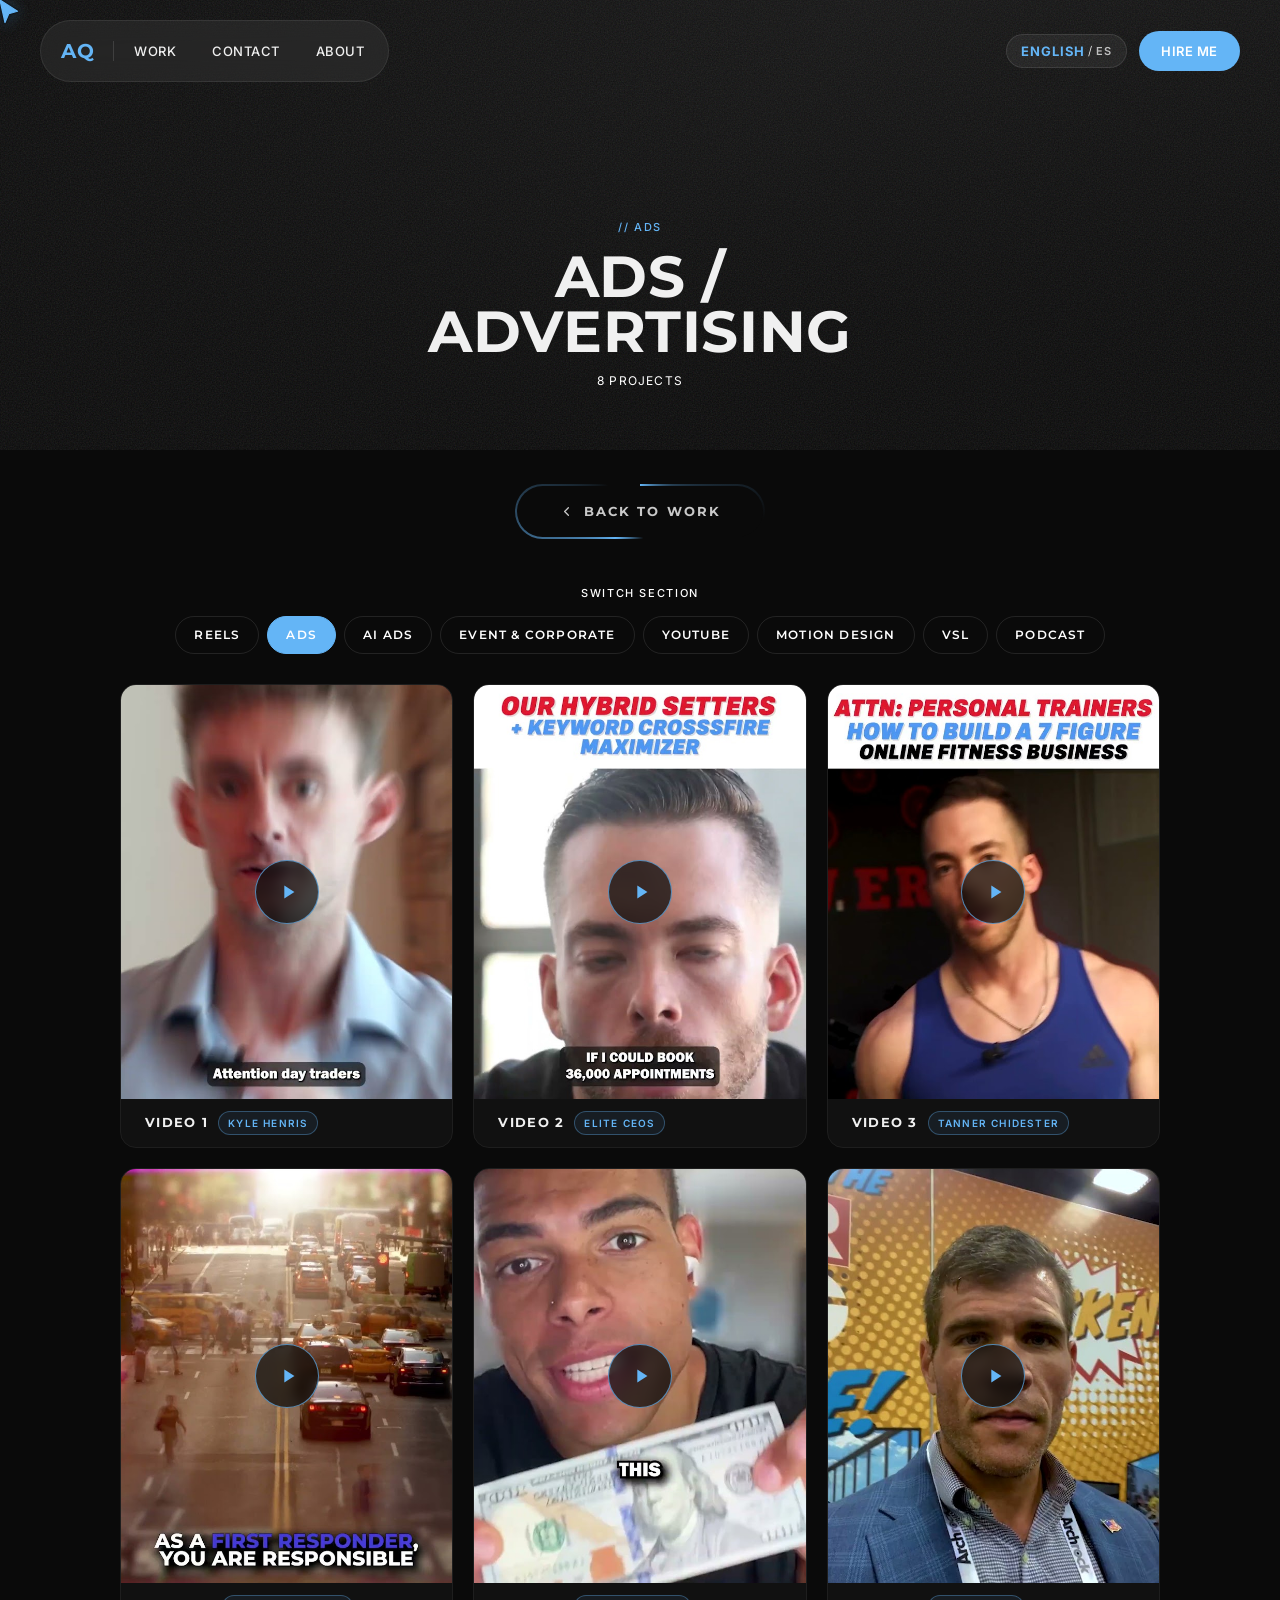
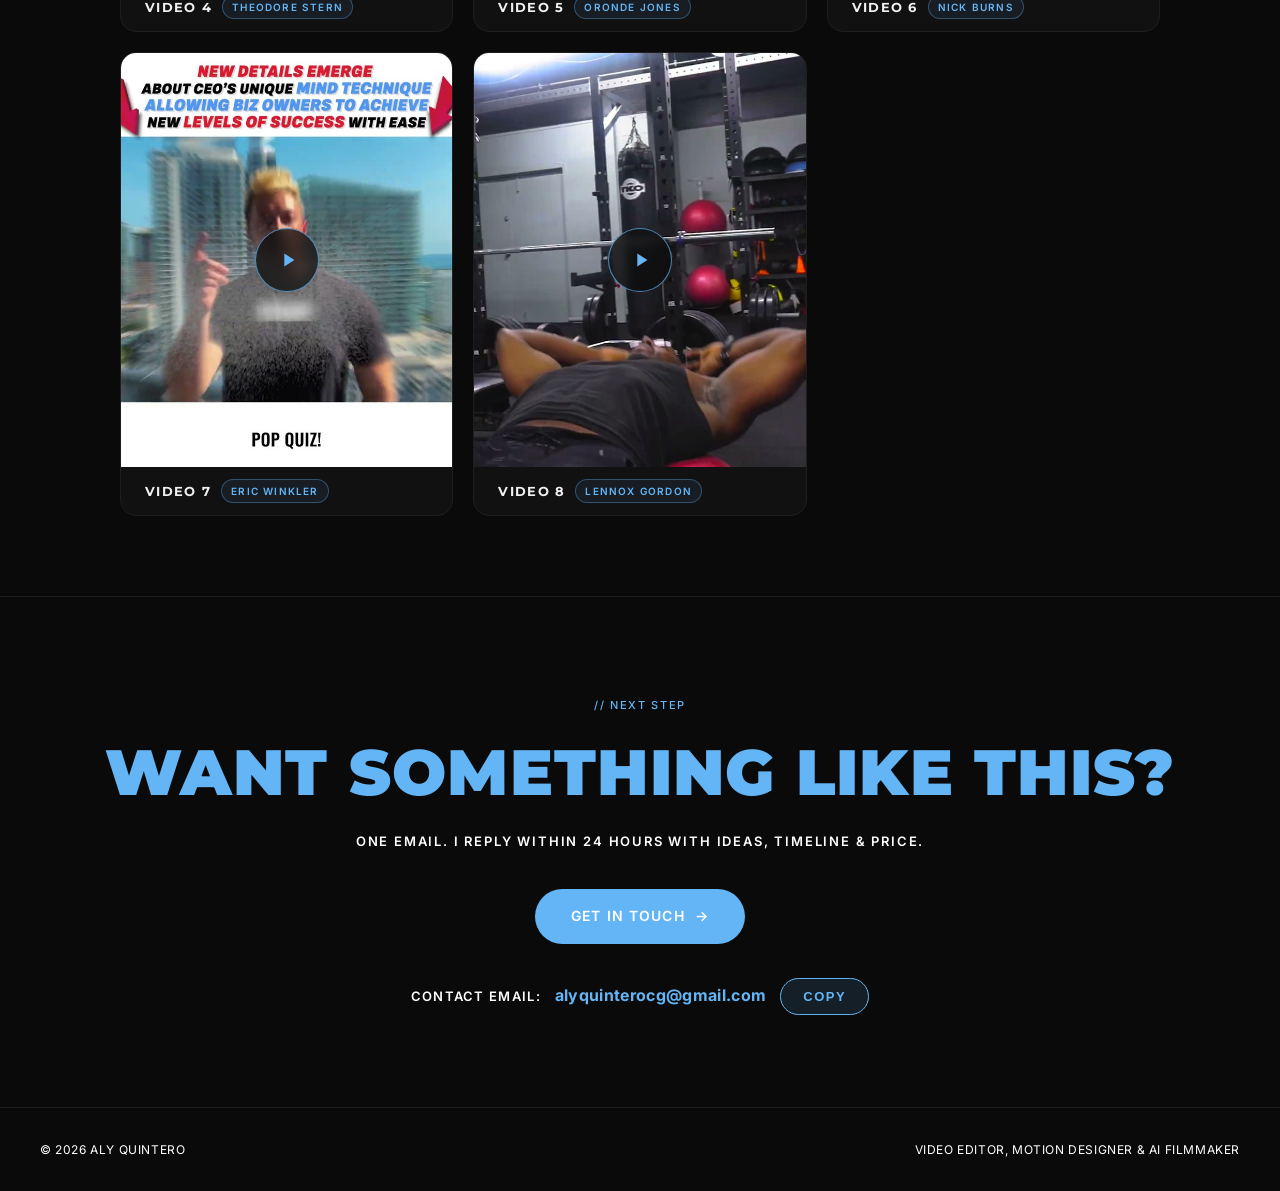
==== commit 8c24fd6a: "Lotes pendientes: +22 videos y correcciones, vista ALL con aspectos reales y loops de categoria (hl-" ====
--- a/ads.html
+++ b/ads.html
@@ -46,7 +46,7 @@
     <div class="category-hero-content">
       <span class="section-label">// <span data-i18n="cat.ads">ADS</span></span>
       <h1 class="section-title" data-i18n="title.ads">ADS /<br>ADVERTISING</h1>
-      <p class="category-hero-count"><span data-i18n="count.6">6 PROJECTS</span></p>
+      <p class="category-hero-count"><span data-i18n="count.8">8 PROJECTS</span></p>
     </div>
   </section>
 
@@ -147,6 +147,32 @@
         <div class="card-info-main">
           <span class="card-category" data-i18n="proj.6">VIDEO 6</span>
           <span class="card-client">NICK BURNS</span>
+        </div>
+      </div>
+    </div>
+
+    <div class="video-card fade-up">
+      <div class="card-media card-media--embed card-media--drive ar-4x5" data-drive="14IIJgtfJJ-FRtZzF4AhiD6J6mc5qQTL6">
+        <img class="card-poster" src="img/work/ads-7.jpg" alt="" loading="lazy">
+        <span class="drive-play" aria-hidden="true"><svg viewBox="0 0 24 24"><path d="M8 5v14l11-7z"></path></svg></span>
+      </div>
+      <div class="card-info">
+        <div class="card-info-main">
+          <span class="card-category" data-i18n="proj.7">VIDEO 7</span>
+          <span class="card-client">ERIC WINKLER</span>
+        </div>
+      </div>
+    </div>
+
+    <div class="video-card fade-up">
+      <div class="card-media card-media--embed card-media--drive ar-4x5" data-drive="1TRLrHTyqt8qCMwYsiuEuIWrrM4kvejaa">
+        <img class="card-poster" src="img/work/ads-8.jpg" alt="" loading="lazy">
+        <span class="drive-play" aria-hidden="true"><svg viewBox="0 0 24 24"><path d="M8 5v14l11-7z"></path></svg></span>
+      </div>
+      <div class="card-info">
+        <div class="card-info-main">
+          <span class="card-category" data-i18n="proj.8">VIDEO 8</span>
+          <span class="card-client">LENNOX GORDON</span>
         </div>
       </div>
     </div>
--- a/css/style.css
+++ b/css/style.css
@@ -100,7 +100,7 @@
      at 30px — shift the svg so the TIP sits exactly on the pointer. */
   transform: translate(-6.25px, -3.75px);
   transform-origin: 6.25px 3.75px; /* pulse scales around the tip */
-  transition: width 0.25s var(--ease), height 0.25s var(--ease);
+  transition: width 0.25s var(--ease), height 0.25s var(--ease), opacity 0.2s var(--ease);
   filter:
     drop-shadow(0 0 1.5px rgba(0, 0, 0, 0.95))
     drop-shadow(0 2px 6px rgba(0, 0, 0, 0.65))
@@ -1058,6 +1058,21 @@
   transform: scale(1.05);
 }
 
+/* v4: looping category highlights on the ALL view (Heli-style).
+   The still <img> is the base layer; the loop fades in over it once
+   playback actually starts (so a missing/blocked mp4 falls back to the img). */
+.card-media video.tile-loop {
+  position: absolute;
+  inset: 0;
+  z-index: 1;
+  opacity: 0;
+  transition: opacity 0.5s var(--ease);
+}
+
+.card-media video.tile-loop.is-ready {
+  opacity: 1;
+}
+
 .card-placeholder {
   width: 100%;
   height: 100%;
@@ -1128,8 +1143,19 @@
   flex-direction: column;
   align-items: flex-start;
   gap: 7px;
-  padding: 11px 13px 13px;
+  padding: 11px 9px 12px;
   text-align: left;
+}
+
+/* Tarjetas destacadas (grid de 5 columnas, muy angostas): la píldora del cliente
+   se reduce para que NUNCA se corte (TANNER CHIDESTER / THEODORE STERN caben enteras). */
+.featured-card-info .card-client {
+  font-size: 8.5px;
+  letter-spacing: 0.04em;
+  padding: 3px 7px;
+  max-width: 100%;
+  overflow: hidden;
+  text-overflow: ellipsis;
 }
 
 .featured-card-title {
@@ -1150,7 +1176,7 @@
   display: flex;
   align-items: center;
   justify-content: space-between;
-  padding: 6px 24px 18px;
+  padding: 12px 24px;
 }
 
 .card-category {
@@ -1875,6 +1901,43 @@
   stroke-linejoin: round;
 }
 
+/* Spinning conic ring — same effect as .back-btn, reusable on CTA pills
+   (hero HIRE ME, featured SEE MORE, about GET IN TOUCH) */
+.glow-ring {
+  position: relative;
+  isolation: isolate;
+  overflow: hidden;
+}
+
+.glow-ring::before {
+  content: '';
+  position: absolute;
+  inset: -150%;
+  z-index: -2;
+  background: conic-gradient(from 0deg,
+    var(--accent),
+    rgba(100, 181, 246, 0.3) 14%,
+    transparent 26%,
+    transparent 48%,
+    var(--accent) 62%,
+    rgba(100, 181, 246, 0.4) 74%,
+    transparent 86%);
+  animation: backSpin 3s linear infinite;
+}
+
+.glow-ring::after {
+  content: '';
+  position: absolute;
+  inset: 2px;
+  z-index: -1;
+  border-radius: inherit;
+  background: var(--bg);
+}
+
+.btn-ghost.glow-ring {
+  border-color: transparent;
+}
+
 /* Card meta row: client tag next to title */
 .card-info-main {
   display: flex;
@@ -2116,10 +2179,18 @@
 }
 
 /* --- Ventana de video: se abre SOLO con click; el jugador conserva su relación de aspecto nativa --- */
+/* La flecha custom NO puede seguir el puntero dentro del iframe cross-origin (Google/YouTube
+   no comparten eventos con la página) — se oculta mientras el modal está abierto y el modal
+   usa el cursor nativo para que el puntero siempre sea visible y funcional. */
+body.modal-open .cursor-arrow {
+  opacity: 0;
+}
+
 .video-modal {
   position: fixed;
   inset: 0;
   z-index: 9600;
+  cursor: default;
   display: flex;
   align-items: center;
   justify-content: center;
@@ -2250,7 +2321,7 @@
   display: flex;
   align-items: center;
   justify-content: space-between;
-  padding: 6px 24px 18px;
+  padding: 12px 24px;
 }
 
 .video-card .card-category {
@@ -2424,7 +2495,7 @@
   .video-grid--single { grid-template-columns: minmax(0, 1fr); }
 
   .video-card .card-info {
-    padding: 6px 18px 14px;
+    padding: 10px 18px;
   }
 
   .video-card .card-category {
@@ -2432,7 +2503,7 @@
   }
 
   .card-info {
-    padding: 6px 18px 14px;
+    padding: 10px 18px;
   }
 
   .card-category {
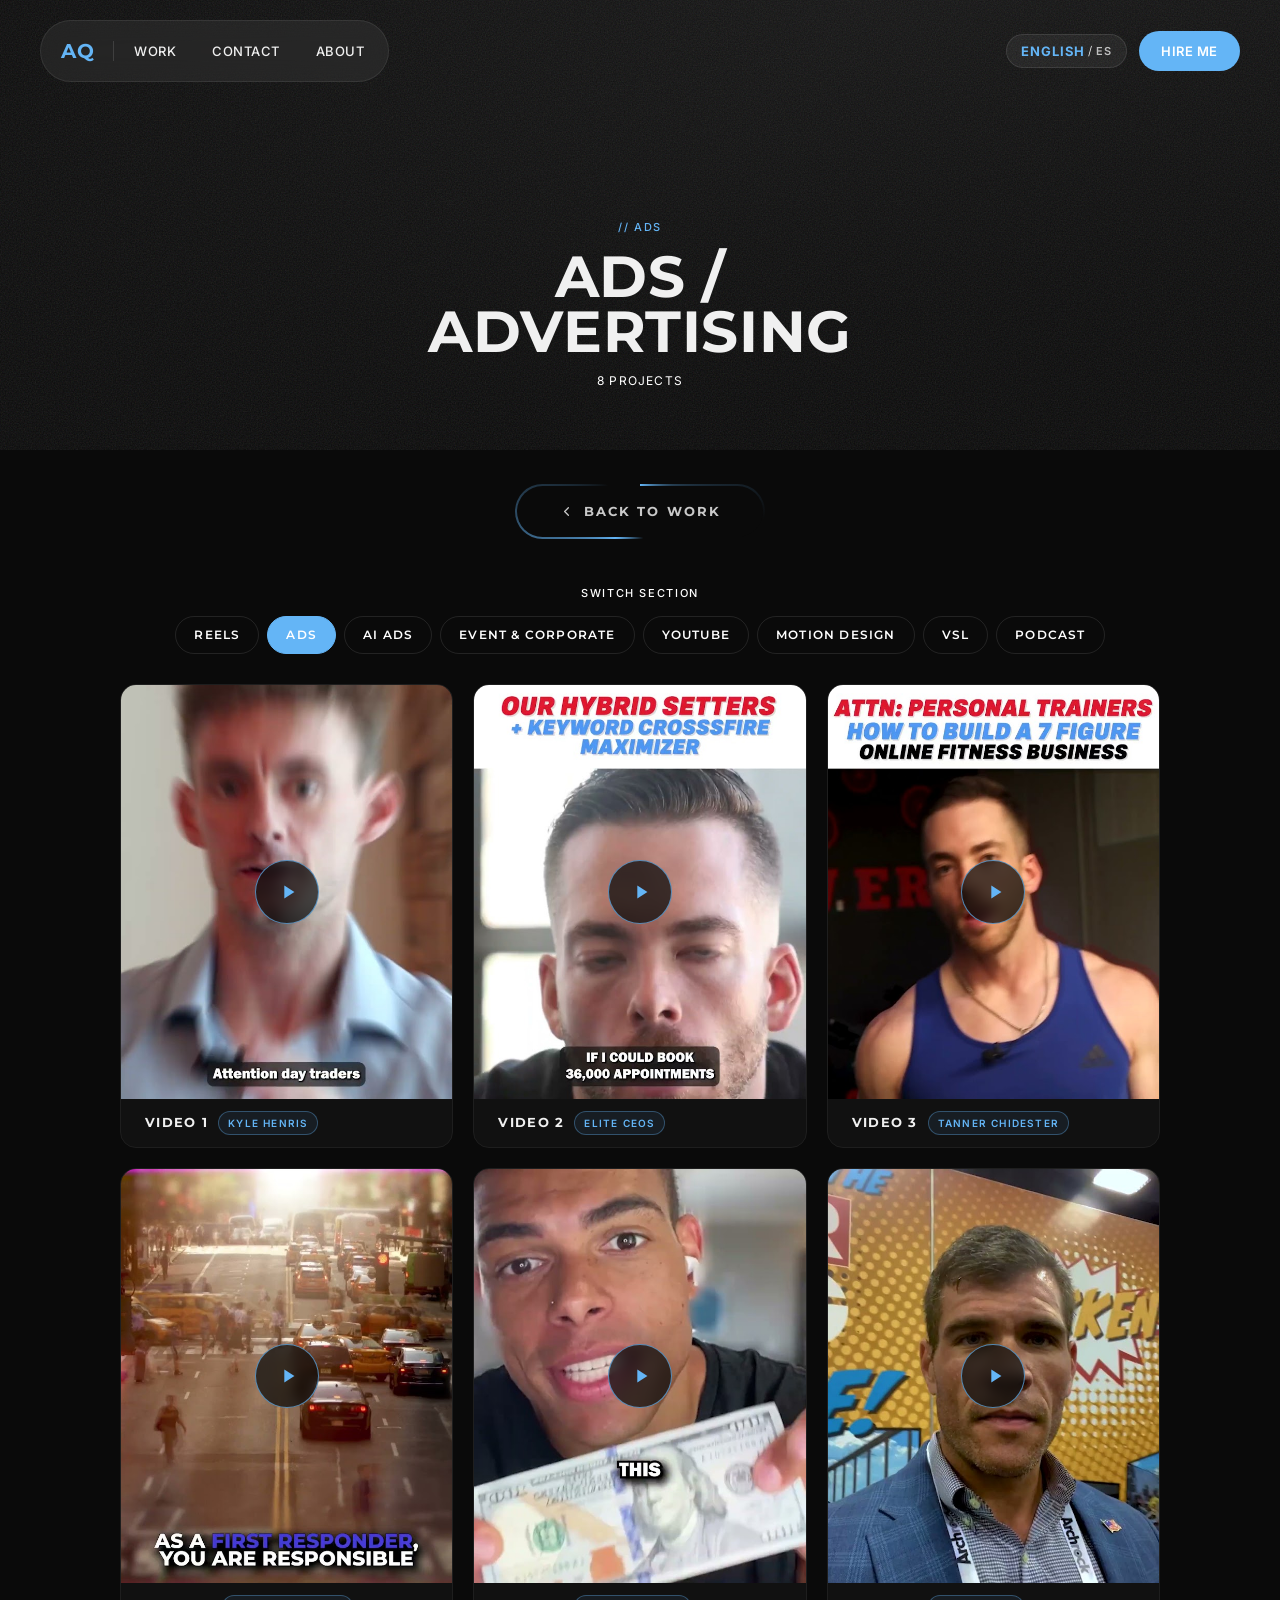
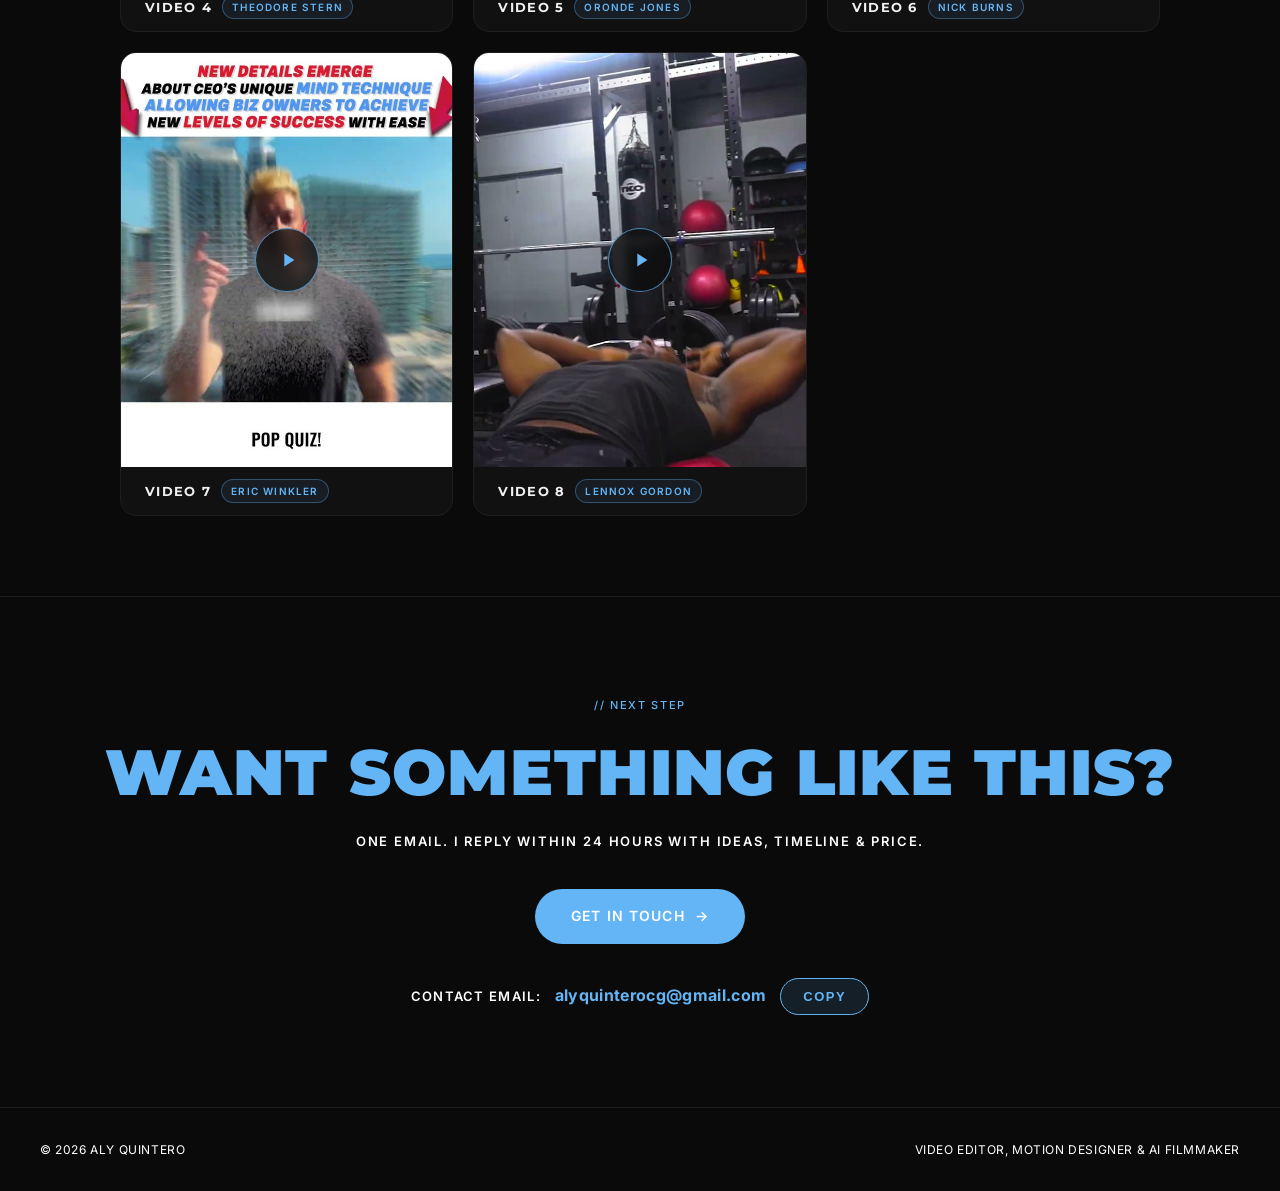
==== commit 2fb2dbc2: "Preview de link con logo AQ: og-image+twitter+favicon.ico reales (AQ icon256_v2), canonical corregid" ====
--- a/ads.html
+++ b/ads.html
@@ -12,6 +12,23 @@
   <link href="https://fonts.googleapis.com/css2?family=Montserrat:wght@400;600;700;800;900&family=Inter:wght@300;400;500;600&display=swap" rel="stylesheet">
 
   <link rel="stylesheet" href="css/style.css">
+  <!-- Link preview (og/twitter) + favicon -->
+  <meta property="og:site_name" content="Aly Quintero">
+  <meta property="og:title" content="Ads — Aly Quintero">
+  <meta property="og:description" content="Advertising projects by Aly Quintero — ads that convert and scale.">
+  <meta property="og:type" content="website">
+  <meta property="og:url" content="https://alyquinterocg.com/ads.html">
+  <meta property="og:image" content="https://alyquinterocg.com/img/og-aq.png">
+  <meta property="og:image:width" content="1080">
+  <meta property="og:image:height" content="1080">
+  <meta property="og:image:alt" content="Aly Quintero - AQ monogram">
+  <meta name="twitter:card" content="summary">
+  <meta name="twitter:title" content="Ads — Aly Quintero">
+  <meta name="twitter:description" content="Advertising projects by Aly Quintero — ads that convert and scale.">
+  <meta name="twitter:image" content="https://alyquinterocg.com/img/og-aq.png">
+  <link rel="canonical" href="https://alyquinterocg.com/ads.html">
+  <link rel="icon" href="./favicon.ico" sizes="any">
+  <link rel="apple-touch-icon" href="./apple-touch-icon.png">
 </head>
 <body>
 
--- a/css/style.css
+++ b/css/style.css
@@ -81,7 +81,7 @@
   pointer-events: none;
 }
 
-/* --- Custom Cursor (arrow like creatoroly) --- */
+/* --- Custom Cursor (flecha + mano, estilo de la página) --- */
 .cursor-arrow {
   position: fixed;
   top: 0;
@@ -93,34 +93,63 @@
 }
 
 .cursor-arrow svg {
+  position: absolute;
+  top: 0;
+  left: 0;
   display: block;
-  width: 30px;
-  height: 30px;
-  /* Tip of the arrow path is at (5,3) of the 24×24 viewBox = (6.25px, 3.75px)
-     at 30px — shift the svg so the TIP sits exactly on the pointer. */
-  transform: translate(-6.25px, -3.75px);
-  transform-origin: 6.25px 3.75px; /* pulse scales around the tip */
-  transition: width 0.25s var(--ease), height 0.25s var(--ease), opacity 0.2s var(--ease);
+  transition: opacity 0.15s var(--ease);
   filter:
     drop-shadow(0 0 1.5px rgba(0, 0, 0, 0.95))
     drop-shadow(0 2px 6px rgba(0, 0, 0, 0.65))
     drop-shadow(0 0 6px rgba(100, 181, 246, 0.35));
 }
 
-body.cursor-hover .cursor-arrow svg {
-  width: 38px;
-  height: 38px;
+/* Flecha (estado normal): la punta (5,3) del viewBox a 30px = (6.25px, 3.75px)
+   se desplaza para caer exactamente sobre el puntero. */
+.cursor-arrow .c-arrow {
+  width: 30px;
+  height: 30px;
+  transform: translate(-6.25px, -3.75px);
+  transform-origin: 6.25px 3.75px; /* pulse scales around the tip */
+}
+
+/* Mano (hover sobre videos/enlaces/botones): yema del dedo (10.5,1.6) a 32px
+   = (14px, 2.13px) sobre el puntero — mismo relleno/contorno que la flecha. */
+.cursor-arrow .c-hand {
+  width: 32px;
+  height: 32px;
+  transform: translate(-14px, -2.13px);
+  transform-origin: 14px 2.13px;
+  opacity: 0;
+}
+
+body.cursor-hover .cursor-arrow .c-arrow {
+  opacity: 0;
+}
+
+body.cursor-hover .cursor-arrow .c-hand {
+  opacity: 1;
 }
 
 /* Cursor click pulse (animates the svg so the JS-driven position transform is untouched) */
-body.cursor-click .cursor-arrow svg {
+body.cursor-click .cursor-arrow .c-arrow {
   animation: cursorPulse 0.3s var(--ease);
+}
+
+body.cursor-click .cursor-arrow .c-hand {
+  animation: cursorPulseHand 0.3s var(--ease);
 }
 
 @keyframes cursorPulse {
   0% { transform: translate(-6.25px, -3.75px) scale(1); }
   50% { transform: translate(-6.25px, -3.75px) scale(0.6); }
   100% { transform: translate(-6.25px, -3.75px) scale(1); }
+}
+
+@keyframes cursorPulseHand {
+  0% { transform: translate(-14px, -2.13px) scale(1); }
+  50% { transform: translate(-14px, -2.13px) scale(0.7); }
+  100% { transform: translate(-14px, -2.13px) scale(1); }
 }
 
 /* Cursor ripple on click */
@@ -147,6 +176,105 @@
     height: 80px;
     opacity: 0;
   }
+}
+
+/* --- Autoscroll custom (botón medio): ancla + guía con el estilo del cursor --- */
+.cursor-scroll {
+  position: fixed;
+  top: 0;
+  left: 0;
+  pointer-events: none;
+  z-index: 10000;
+  opacity: 0;
+  will-change: transform;
+}
+
+body.as-active .cursor-scroll {
+  opacity: 1;
+}
+
+.cursor-scroll .cs-ring {
+  position: absolute;
+  top: 0;
+  left: 0;
+  width: 16px;
+  height: 16px;
+  border: 2px solid var(--accent);
+  border-radius: 50%;
+  transform: translate(-50%, -50%);
+  box-shadow:
+    0 0 0 1px rgba(0, 0, 0, 0.85),
+    0 2px 8px rgba(0, 0, 0, 0.6),
+    0 0 10px rgba(100, 181, 246, 0.5);
+}
+
+body.as-active .cursor-scroll .cs-ring {
+  animation: asRingPop 0.35s var(--ease);
+}
+
+.cursor-scroll .cs-guide {
+  position: absolute;
+  left: -1.5px;
+  top: 8px;
+  width: 3px;
+  height: var(--cs-len, 0px);
+  border-radius: 3px;
+  background: var(--accent);
+  opacity: 0.85;
+  filter:
+    drop-shadow(0 0 4px rgba(100, 181, 246, 0.6))
+    drop-shadow(0 1px 4px rgba(0, 0, 0, 0.6));
+}
+
+body.as-up .cursor-scroll .cs-guide {
+  top: calc(-8px - var(--cs-len, 0px));
+}
+
+@keyframes asRingPop {
+  0% {
+    transform: translate(-50%, -50%) scale(0.4);
+    opacity: 0.2;
+  }
+  60% {
+    transform: translate(-50%, -50%) scale(1.25);
+    opacity: 1;
+  }
+  100% {
+    transform: translate(-50%, -50%) scale(1);
+    opacity: 1;
+  }
+}
+
+/* Glyph de scroll (flechas dobles): sustituye flecha/mano mientras dure el modo */
+.cursor-arrow .c-scroll {
+  position: absolute;
+  top: 0;
+  left: 0;
+  width: 30px;
+  height: 30px;
+  transform: translate(-15px, -15px);
+  transform-origin: 15px 15px;
+  opacity: 0;
+  transition: opacity 0.15s var(--ease);
+}
+
+body.as-active .cursor-arrow .c-arrow,
+body.as-active .cursor-arrow .c-hand {
+  opacity: 0;
+}
+
+body.as-active .cursor-arrow .c-scroll {
+  opacity: 1;
+}
+
+body.cursor-click .cursor-arrow .c-scroll {
+  animation: cursorPulseScroll 0.3s var(--ease);
+}
+
+@keyframes cursorPulseScroll {
+  0% { transform: translate(-15px, -15px) scale(1); }
+  50% { transform: translate(-15px, -15px) scale(0.6); }
+  100% { transform: translate(-15px, -15px) scale(1); }
 }
 
 /* Language toggle — expandable */
@@ -571,7 +699,8 @@
   animation: marqueeScroll 38s linear infinite;
 }
 
-.marquee-wrap:hover .marquee-track {
+.marquee-wrap:hover .marquee-track,
+.marquee-track.is-paused {
   animation-play-state: paused;
 }
 
@@ -782,12 +911,23 @@
   color: #fff;
 }
 
-/* --- Work Grid --- */
+/* --- Work Grid (vista ALL) ---
+   Tiles CUADROS y uniformes (2026-10-02, elección del usuario): 4 por fila en
+   escritorio, 2 en móvil. El póster/loop cubre el cuadro (object-fit: cover) y
+   se recorta lo necesario; al abrir la categoría cada video muestra SU ratio. */
 .work-grid {
-  columns: 4;
-  column-gap: 14px;
+  display: grid;
+  grid-template-columns: repeat(4, minmax(0, 1fr));
+  gap: 14px;
   max-width: 1120px;
   margin: 0 auto;
+}
+
+.work-grid .work-card {
+  aspect-ratio: 1 / 1;
+  height: auto;
+  width: auto;
+  margin-bottom: 0;
 }
 
 .work-card {
@@ -833,6 +973,15 @@
 .card-media.ar-4x5 { aspect-ratio: 4 / 5; }
 .card-media.ar-16x9 { aspect-ratio: 16 / 9; }
 
+/* Tiles del ALL: el media llena el cuadro (póster y loop recortados con cover) */
+.work-grid .work-card .card-media {
+  position: absolute;
+  inset: 0;
+  width: 100%;
+  height: 100%;
+  aspect-ratio: auto;
+}
+
 /* --- Featured panel (filter view: highlights + see more) --- */
 .filter-panel[hidden] { display: none; }
 
@@ -853,9 +1002,10 @@
   grid-template-columns: repeat(5, minmax(0, 1fr));
 }
 
+/* Columnas FIJAS (sin auto-fit): las tarjetas nunca estiran cuando una fila
+   queda incompleta — sizes idénticos entre destacados y lista completa. */
 .featured-grid--cols3 {
   grid-template-columns: repeat(3, minmax(0, 1fr));
-  max-width: 980px;
 }
 
 .featured-grid--cols2 {
@@ -885,6 +1035,33 @@
 @keyframes featuredIn {
   from { opacity: 0; transform: translateY(22px); }
   to { opacity: 1; transform: translateY(0); }
+}
+
+/* --- Full grid: lista completa de una categoría
+   (tras SEE MORE, o directamente al hacer click en un tile del ALL) --- */
+.full-grid {
+  display: grid;
+  grid-template-columns: repeat(5, minmax(0, 1fr));
+  gap: 18px;
+  max-width: 1120px;
+  margin: 0 auto 44px;
+  align-items: start;
+}
+
+.full-grid--wide {
+  grid-template-columns: repeat(auto-fit, minmax(300px, 1fr));
+}
+
+.full-grid--cols5 {
+  grid-template-columns: repeat(5, minmax(0, 1fr));
+}
+
+.full-grid--cols3 {
+  grid-template-columns: repeat(3, minmax(0, 1fr));
+}
+
+.full-grid--center {
+  max-width: 300px;
 }
 
 .featured-play {
@@ -933,12 +1110,17 @@
   .featured-grid--cols5,
   .featured-grid--cols4,
   .featured-grid--cols3,
-  .featured-grid--cols2 {
+  .featured-grid--cols2,
+  .full-grid,
+  .full-grid--wide,
+  .full-grid--cols5,
+  .full-grid--cols3 {
     grid-template-columns: repeat(2, minmax(0, 1fr));
     gap: 12px;
     margin-bottom: 32px;
   }
-  .featured-grid--center { max-width: 240px; }
+  .featured-grid--center,
+  .full-grid--center { max-width: 240px; }
 }
 
 /* --- Contact Section --- */
@@ -1104,35 +1286,32 @@
   pointer-events: none;
 }
 
-/* Centered card name (home work cards) */
+/* Título en BARRA INFERIOR (referencia del usuario 2026-10-02): barra blanca sólida
+   al pie del tile, texto negro en negrita alineado a la izquierda — como el capture
+   (VIDEO + badge). El tile sigue siendo cuadrado; el loop cubre hasta la barra. */
 .card-label {
   position: absolute;
-  inset: 0;
+  left: 0;
+  right: 0;
+  bottom: 0;
   z-index: 2;
   display: flex;
   align-items: center;
-  justify-content: center;
-  text-align: center;
-  padding: 0 16px;
+  height: 42px;
+  padding: 0 14px;
+  overflow: hidden;
+  background: #ffffff;
+  text-align: left;
   font-family: var(--font-display);
-  font-size: clamp(16px, 1.5vw, 22px);
+  font-size: clamp(12px, 1.1vw, 15px);
   font-weight: 800;
-  letter-spacing: 0.1em;
-  line-height: 1.3;
-  text-transform: uppercase;
-  color: #fff;
-  text-shadow: 0 2px 18px rgba(0, 0, 0, 0.9), 0 1px 4px rgba(0, 0, 0, 0.95);
+  letter-spacing: 0.05em;
+  line-height: 1.15;
+  text-transform: uppercase;
+  color: #0a0a0a;
+  text-shadow: none;
   pointer-events: none;
   transition: opacity 0.35s var(--ease);
-}
-
-/* Shaded overlay covering the whole card so the title reads clearly */
-.card-label::before {
-  content: "";
-  position: absolute;
-  inset: 0;
-  background: rgba(0, 0, 0, 0.62);
-  z-index: -1;
 }
 
 /* Featured panel (filter view): título discreto y abajo, sin oscurecer el póster.
@@ -1168,9 +1347,7 @@
   color: #fff;
 }
 
-.work-card.is-playing .card-label {
-  opacity: 0.3;
-}
+/* El loop ya no desvanece la etiqueta (el chip debe verse siempre visible). */
 
 .card-info {
   display: flex;
@@ -1355,7 +1532,7 @@
 
 /* --- Marquee client items: click-to-open affordance --- */
 .marquee-item[data-client] {
-  cursor: pointer;
+  cursor: none; /* cursor custom: la mano aparece vía body.cursor-hover */
   transition: color 0.3s var(--ease);
 }
 
@@ -1516,7 +1693,7 @@
   padding: 16px 36px;
   border-radius: var(--radius-pill);
   transition: transform var(--transition), box-shadow var(--transition);
-  margin-bottom: 12px;
+  margin-bottom: 32px;
 }
 
 .about-cta:hover {
@@ -2095,7 +2272,7 @@
 }
 
 .yt-lite {
-  cursor: pointer;
+  cursor: none; /* cursor custom: la mano aparece vía body.cursor-hover */
 }
 
 .yt-lite:hover .yt-playbtn {
@@ -2115,11 +2292,11 @@
 
 /* --- Google Drive videos: poster + click para cargar (sin autoplay) --- */
 .card-media--drive {
-  cursor: pointer;
+  cursor: none; /* cursor custom: la mano aparece vía body.cursor-hover */
 }
 
 .card-media--drive.is-loaded {
-  cursor: default;
+  cursor: none;
 }
 
 .card-media--drive iframe {
@@ -2358,7 +2535,6 @@
 /* --- Responsive --- */
 @media (max-width: 1024px) {
   .work-grid {
-    columns: 2;
     max-width: none;
   }
 
@@ -2387,6 +2563,10 @@
   }
 
   .cursor-arrow {
+    display: none !important;
+  }
+
+  .cursor-scroll {
     display: none !important;
   }
 
@@ -2473,8 +2653,17 @@
     margin-bottom: 40px;
   }
 
+  /* Móvil: 2 tiles por fila (uniformes) */
   .work-grid {
-    gap: 14px;
+    grid-template-columns: repeat(2, minmax(0, 1fr));
+  }
+
+  /* Barra inferior del tile en móvil: más compacta */
+  .card-label {
+    height: 36px;
+    padding: 0 10px;
+    font-size: clamp(11px, 3vw, 13px);
+    letter-spacing: 0.04em;
   }
 
   .filter-bar {
@@ -2540,10 +2729,6 @@
     display: none;
   }
 
-  .work-grid {
-    columns: 1;
-  }
-
   .work-card--featured {
     grid-column: span 1;
   }
